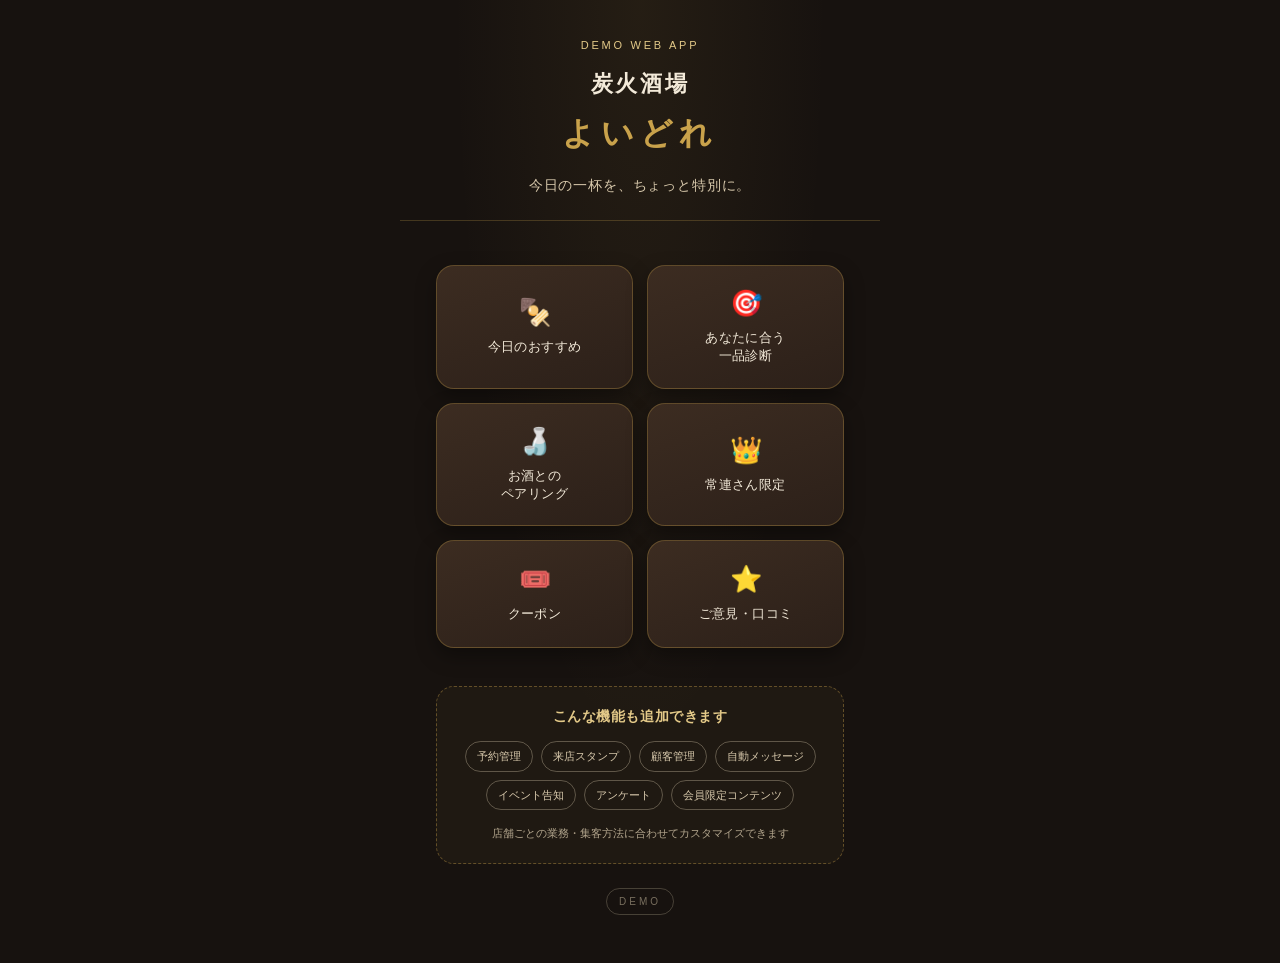
==== index.html @ 00298a9a "炭火酒場よいどれ 営業デモWebアプリを追加 飲食店オーナーにその場で触ってもらう営業デモ用の1ページWebアプリ。 今日のおすすめ・一品診断・ペアリング・常連限定・クーポン・口コミの 6機能をすべて" ====
<!DOCTYPE html>
<html lang="ja">
<head>
<meta charset="UTF-8">
<meta name="viewport" content="width=device-width, initial-scale=1.0, maximum-scale=1.0">
<title>炭火酒場 よいどれ</title>
<link rel="stylesheet" href="style.css">
</head>
<body>

<div class="app">

  <!-- ヘッダー -->
  <header class="header">
    <p class="header-eyebrow">DEMO WEB APP</p>
    <h1 class="shop-name">炭火酒場<br><span>よいどれ</span></h1>
    <p class="catch">今日の一杯を、ちょっと特別に。</p>
  </header>

  <!-- ================= ホーム画面 ================= -->
  <main id="screen-home" class="screen active">
    <nav class="menu-grid">
      <button class="menu-card" data-target="screen-osusume">
        <span class="menu-icon">🍢</span>
        <span class="menu-label">今日のおすすめ</span>
      </button>
      <button class="menu-card" data-target="screen-shindan">
        <span class="menu-icon">🎯</span>
        <span class="menu-label">あなたに合う<br>一品診断</span>
      </button>
      <button class="menu-card" data-target="screen-pairing">
        <span class="menu-icon">🍶</span>
        <span class="menu-label">お酒との<br>ペアリング</span>
      </button>
      <button class="menu-card" data-target="screen-joren">
        <span class="menu-icon">👑</span>
        <span class="menu-label">常連さん限定</span>
      </button>
      <button class="menu-card" data-target="screen-coupon">
        <span class="menu-icon">🎟️</span>
        <span class="menu-label">クーポン</span>
      </button>
      <button class="menu-card" data-target="screen-review">
        <span class="menu-icon">⭐</span>
        <span class="menu-label">ご意見・口コミ</span>
      </button>
    </nav>

    <!-- 営業用カスタマイズ紹介エリア -->
    <section class="custom-area">
      <h2 class="custom-title">こんな機能も追加できます</h2>
      <div class="chip-list">
        <span class="chip">予約管理</span>
        <span class="chip">来店スタンプ</span>
        <span class="chip">顧客管理</span>
        <span class="chip">自動メッセージ</span>
        <span class="chip">イベント告知</span>
        <span class="chip">アンケート</span>
        <span class="chip">会員限定コンテンツ</span>
      </div>
      <p class="custom-note">店舗ごとの業務・集客方法に合わせてカスタマイズできます</p>
    </section>

    <footer class="footer">
      <p class="demo-badge">DEMO</p>
    </footer>
  </main>

  <!-- ================= 1. 今日のおすすめ ================= -->
  <section id="screen-osusume" class="screen">
    <div class="screen-header">
      <button class="back-btn" data-target="screen-home">← 戻る</button>
      <h2 class="screen-title">今日のおすすめ</h2>
    </div>
    <div class="card-list" id="osusume-list"></div>
  </section>

  <!-- ================= 2. 一品診断 ================= -->
  <section id="screen-shindan" class="screen">
    <div class="screen-header">
      <button class="back-btn" data-target="screen-home">← 戻る</button>
      <h2 class="screen-title">あなたに合う一品診断</h2>
    </div>

    <div class="progress-dots" id="shindan-progress">
      <span class="dot active"></span>
      <span class="dot"></span>
      <span class="dot"></span>
    </div>

    <div id="shindan-question" class="shindan-question"></div>

    <div id="shindan-result" class="shindan-result" hidden></div>
  </section>

  <!-- ================= 3. ペアリング ================= -->
  <section id="screen-pairing" class="screen">
    <div class="screen-header">
      <button class="back-btn" data-target="screen-home">← 戻る</button>
      <h2 class="screen-title">お酒とのペアリング</h2>
    </div>
    <p class="section-lead">食べたい料理を選んでください</p>
    <div class="pairing-buttons" id="pairing-buttons"></div>
    <div class="pairing-result" id="pairing-result" hidden></div>
  </section>

  <!-- ================= 4. 常連さん限定 ================= -->
  <section id="screen-joren" class="screen">
    <div class="screen-header">
      <button class="back-btn" data-target="screen-home">← 戻る</button>
      <h2 class="screen-title">常連さん限定</h2>
    </div>
    <p class="joren-badge">🔒 常連さん限定 裏メニュー</p>
    <div class="card-list" id="joren-list"></div>
    <p class="line-note">こうした限定情報をLINE登録者だけに配信することもできます</p>
  </section>

  <!-- ================= 5. クーポン ================= -->
  <section id="screen-coupon" class="screen">
    <div class="screen-header">
      <button class="back-btn" data-target="screen-home">← 戻る</button>
      <h2 class="screen-title">クーポン</h2>
    </div>
    <div class="coupon-card" id="coupon-card">
      <p class="coupon-icon">🎟️</p>
      <p class="coupon-text" id="coupon-text"></p>
      <button class="primary-btn" id="coupon-get-btn">クーポンを使う</button>
    </div>
    <div class="coupon-done" id="coupon-done" hidden>
      <p class="coupon-done-icon">✅</p>
      <p class="coupon-done-text">クーポンを獲得しました！</p>
      <p class="coupon-done-sub">この画面をスタッフにご提示ください</p>
    </div>
  </section>

  <!-- ================= 6. 口コミ ================= -->
  <section id="screen-review" class="screen">
    <div class="screen-header">
      <button class="back-btn" data-target="screen-home">← 戻る</button>
      <h2 class="screen-title">ご意見・口コミ</h2>
    </div>
    <p class="section-lead">本日のご満足度を教えてください</p>
    <div class="star-select" id="star-select">
      <span class="star" data-value="1">★</span>
      <span class="star" data-value="2">★</span>
      <span class="star" data-value="3">★</span>
      <span class="star" data-value="4">★</span>
      <span class="star" data-value="5">★</span>
    </div>
    <div class="review-result" id="review-result" hidden></div>
  </section>

</div>

<script src="script.js"></script>
</body>
</html>
---- style.css ----
/* =========================================================
   炭火酒場 よいどれ - 営業デモ用 スタイル
   黒 / 濃い茶 / 生成り / 金 のシックな居酒屋テイスト
   ========================================================= */

:root {
  --color-black: #17120f;
  --color-brown: #2c2019;
  --color-brown-light: #3c2c21;
  --color-cream: #f3ead9;
  --color-cream-dim: #d8c9ac;
  --color-gold: #c9a24b;
  --color-gold-soft: #e3c988;
  --radius-lg: 18px;
  --radius-md: 12px;
  --shadow-soft: 0 8px 20px rgba(0, 0, 0, 0.35);
}

* {
  box-sizing: border-box;
}

html, body {
  margin: 0;
  padding: 0;
}

body {
  background: var(--color-black);
  color: var(--color-cream);
  font-family: "Hiragino Mincho ProN", "Yu Mincho", "Noto Serif JP", "Hiragino Sans", "Yu Gothic", sans-serif;
  -webkit-font-smoothing: antialiased;
  line-height: 1.7;
}

.app {
  max-width: 480px;
  margin: 0 auto;
  min-height: 100vh;
  background:
    radial-gradient(ellipse at top, rgba(201, 162, 75, 0.08), transparent 55%),
    var(--color-black);
  position: relative;
  overflow-x: hidden;
}

/* ---------- ヘッダー ---------- */
.header {
  text-align: center;
  padding: 36px 20px 22px;
  border-bottom: 1px solid rgba(201, 162, 75, 0.25);
}

.header-eyebrow {
  margin: 0 0 10px;
  font-size: 11px;
  letter-spacing: 0.25em;
  color: var(--color-gold-soft);
  font-family: "Hiragino Sans", "Yu Gothic", sans-serif;
}

.shop-name {
  margin: 0;
  font-size: 22px;
  font-weight: 600;
  letter-spacing: 0.12em;
  color: var(--color-cream);
}

.shop-name span {
  display: inline-block;
  font-size: 32px;
  color: var(--color-gold);
  margin-top: 4px;
  letter-spacing: 0.18em;
}

.catch {
  margin: 14px 0 0;
  font-size: 14px;
  color: var(--color-cream-dim);
  letter-spacing: 0.06em;
}

/* ---------- 画面切り替え ---------- */
.screen {
  display: none;
  padding: 22px 18px 40px;
  animation: fade-in 0.25s ease;
}

.screen.active {
  display: block;
}

@keyframes fade-in {
  from { opacity: 0; transform: translateY(6px); }
  to { opacity: 1; transform: translateY(0); }
}

.screen-header {
  display: flex;
  align-items: center;
  gap: 12px;
  margin-bottom: 20px;
}

.back-btn {
  background: transparent;
  border: 1px solid rgba(201, 162, 75, 0.4);
  color: var(--color-gold-soft);
  border-radius: 999px;
  padding: 8px 14px;
  font-size: 13px;
  font-family: inherit;
}

.screen-title {
  margin: 0;
  font-size: 18px;
  color: var(--color-cream);
  letter-spacing: 0.05em;
}

.section-lead {
  color: var(--color-cream-dim);
  font-size: 14px;
  margin: 0 0 16px;
}

/* ---------- ホーム: メニューグリッド ---------- */
.menu-grid {
  display: grid;
  grid-template-columns: 1fr 1fr;
  gap: 14px;
  padding: 22px 18px 8px;
}

.menu-card {
  background: linear-gradient(160deg, var(--color-brown-light), var(--color-brown));
  border: 1px solid rgba(201, 162, 75, 0.3);
  border-radius: var(--radius-lg);
  color: var(--color-cream);
  padding: 22px 10px;
  display: flex;
  flex-direction: column;
  align-items: center;
  gap: 10px;
  font-family: inherit;
  box-shadow: var(--shadow-soft);
  min-height: 108px;
  justify-content: center;
}

.menu-card:active {
  transform: scale(0.97);
}

.menu-icon {
  font-size: 26px;
}

.menu-label {
  font-size: 13px;
  letter-spacing: 0.03em;
  line-height: 1.4;
}

/* ---------- カスタマイズ紹介エリア ---------- */
.custom-area {
  margin: 30px 18px 0;
  padding: 18px 16px 20px;
  border: 1px dashed rgba(201, 162, 75, 0.4);
  border-radius: var(--radius-lg);
  background: rgba(201, 162, 75, 0.05);
}

.custom-title {
  margin: 0 0 12px;
  font-size: 14px;
  color: var(--color-gold-soft);
  text-align: center;
  letter-spacing: 0.04em;
}

.chip-list {
  display: flex;
  flex-wrap: wrap;
  gap: 8px;
  justify-content: center;
}

.chip {
  font-size: 11px;
  color: var(--color-cream-dim);
  border: 1px solid rgba(216, 201, 172, 0.35);
  border-radius: 999px;
  padding: 5px 11px;
  font-family: "Hiragino Sans", "Yu Gothic", sans-serif;
}

.custom-note {
  margin: 14px 0 0;
  font-size: 11px;
  color: var(--color-cream-dim);
  text-align: center;
  opacity: 0.8;
}

/* ---------- フッター ---------- */
.footer {
  text-align: center;
  padding: 22px 0 8px;
}

.demo-badge {
  display: inline-block;
  font-size: 10px;
  letter-spacing: 0.3em;
  color: rgba(216, 201, 172, 0.5);
  border: 1px solid rgba(216, 201, 172, 0.25);
  border-radius: 999px;
  padding: 4px 12px;
  margin: 0;
}

/* ---------- カード共通 (おすすめ / 常連限定) ---------- */
.card-list {
  display: flex;
  flex-direction: column;
  gap: 12px;
}

.dish-card {
  background: linear-gradient(160deg, var(--color-brown-light), var(--color-brown));
  border: 1px solid rgba(201, 162, 75, 0.25);
  border-radius: var(--radius-md);
  padding: 16px 16px;
  box-shadow: var(--shadow-soft);
}

.dish-name-row {
  display: flex;
  justify-content: space-between;
  align-items: baseline;
  gap: 10px;
}

.dish-name {
  font-size: 16px;
  font-weight: 600;
  color: var(--color-cream);
}

.dish-price {
  font-size: 14px;
  color: var(--color-gold-soft);
  white-space: nowrap;
}

.dish-desc {
  margin: 8px 0 0;
  font-size: 13px;
  color: var(--color-cream-dim);
}

.joren-badge {
  display: inline-block;
  font-size: 12px;
  color: var(--color-gold);
  border: 1px solid rgba(201, 162, 75, 0.5);
  border-radius: 999px;
  padding: 6px 14px;
  margin-bottom: 16px;
}

.line-note {
  margin-top: 20px;
  font-size: 11px;
  color: var(--color-cream-dim);
  opacity: 0.75;
  text-align: center;
}

/* ---------- 診断 ---------- */
.progress-dots {
  display: flex;
  justify-content: center;
  gap: 8px;
  margin-bottom: 22px;
}

.dot {
  width: 8px;
  height: 8px;
  border-radius: 50%;
  background: rgba(216, 201, 172, 0.25);
}

.dot.active {
  background: var(--color-gold);
}

.shindan-question {
  text-align: center;
}

.q-text {
  font-size: 16px;
  color: var(--color-cream);
  margin-bottom: 20px;
}

.q-options {
  display: flex;
  flex-direction: column;
  gap: 12px;
}

.option-btn {
  background: var(--color-brown-light);
  border: 1px solid rgba(201, 162, 75, 0.3);
  color: var(--color-cream);
  border-radius: var(--radius-md);
  padding: 16px;
  font-size: 15px;
  font-family: inherit;
  text-align: left;
}

.option-btn:active {
  border-color: var(--color-gold);
  background: var(--color-brown);
}

.shindan-result {
  text-align: center;
  animation: fade-in 0.3s ease;
}

.result-label {
  font-size: 12px;
  color: var(--color-cream-dim);
  letter-spacing: 0.1em;
}

.result-combo {
  font-size: 20px;
  color: var(--color-gold);
  margin: 10px 0 18px;
  line-height: 1.6;
}

.result-stars {
  font-size: 20px;
  color: var(--color-gold);
  letter-spacing: 4px;
  margin-bottom: 10px;
}

.result-comment {
  font-size: 13px;
  color: var(--color-cream-dim);
  margin-bottom: 24px;
}

.retry-btn {
  background: transparent;
  border: 1px solid rgba(201, 162, 75, 0.4);
  color: var(--color-gold-soft);
  border-radius: 999px;
  padding: 10px 20px;
  font-size: 13px;
  font-family: inherit;
}

/* ---------- ペアリング ---------- */
.pairing-buttons {
  display: grid;
  grid-template-columns: 1fr 1fr;
  gap: 10px;
  margin-bottom: 20px;
}

.pairing-btn {
  background: var(--color-brown-light);
  border: 1px solid rgba(201, 162, 75, 0.3);
  color: var(--color-cream);
  border-radius: var(--radius-md);
  padding: 14px 8px;
  font-size: 14px;
  font-family: inherit;
}

.pairing-btn.selected {
  border-color: var(--color-gold);
  background: var(--color-brown);
  color: var(--color-gold-soft);
}

.pairing-result {
  background: linear-gradient(160deg, var(--color-brown-light), var(--color-brown));
  border: 1px solid rgba(201, 162, 75, 0.3);
  border-radius: var(--radius-md);
  padding: 18px;
  text-align: center;
  animation: fade-in 0.3s ease;
}

.pairing-arrow {
  color: var(--color-gold-soft);
  font-size: 13px;
  margin: 6px 0;
}

.pairing-drink {
  font-size: 18px;
  color: var(--color-gold);
  margin: 4px 0 8px;
}

.pairing-note {
  font-size: 12px;
  color: var(--color-cream-dim);
}

/* ---------- クーポン ---------- */
.coupon-card {
  text-align: center;
  border: 1.5px dashed var(--color-gold);
  border-radius: var(--radius-lg);
  padding: 30px 18px;
  background: rgba(201, 162, 75, 0.06);
}

.coupon-icon {
  font-size: 32px;
  margin: 0 0 10px;
}

.coupon-text {
  font-size: 16px;
  color: var(--color-cream);
  line-height: 1.7;
  margin: 0 0 22px;
}

.primary-btn {
  background: var(--color-gold);
  color: var(--color-black);
  border: none;
  border-radius: 999px;
  padding: 14px 30px;
  font-size: 15px;
  font-weight: 600;
  font-family: inherit;
  width: 100%;
}

.primary-btn:active {
  opacity: 0.85;
}

.coupon-done {
  text-align: center;
  padding: 30px 18px;
  animation: fade-in 0.3s ease;
}

.coupon-done-icon {
  font-size: 34px;
  margin: 0 0 8px;
}

.coupon-done-text {
  font-size: 18px;
  color: var(--color-gold);
  margin: 0 0 6px;
}

.coupon-done-sub {
  font-size: 12px;
  color: var(--color-cream-dim);
}

/* ---------- 口コミ ---------- */
.star-select {
  display: flex;
  justify-content: center;
  gap: 10px;
  font-size: 34px;
  margin: 10px 0 26px;
}

.star {
  color: rgba(216, 201, 172, 0.3);
  cursor: pointer;
  transition: color 0.15s ease, transform 0.15s ease;
}

.star.filled {
  color: var(--color-gold);
  transform: scale(1.08);
}

.review-result {
  text-align: center;
  animation: fade-in 0.3s ease;
}

.review-message {
  font-size: 14px;
  color: var(--color-cream);
  margin-bottom: 18px;
  line-height: 1.8;
}

.review-link-btn {
  display: inline-block;
  background: var(--color-gold);
  color: var(--color-black);
  border-radius: 999px;
  padding: 12px 26px;
  font-size: 14px;
  font-weight: 600;
  text-decoration: none;
  margin-bottom: 16px;
}

.review-sales-note {
  font-size: 11px;
  color: var(--color-cream-dim);
  opacity: 0.75;
  margin-top: 14px;
}
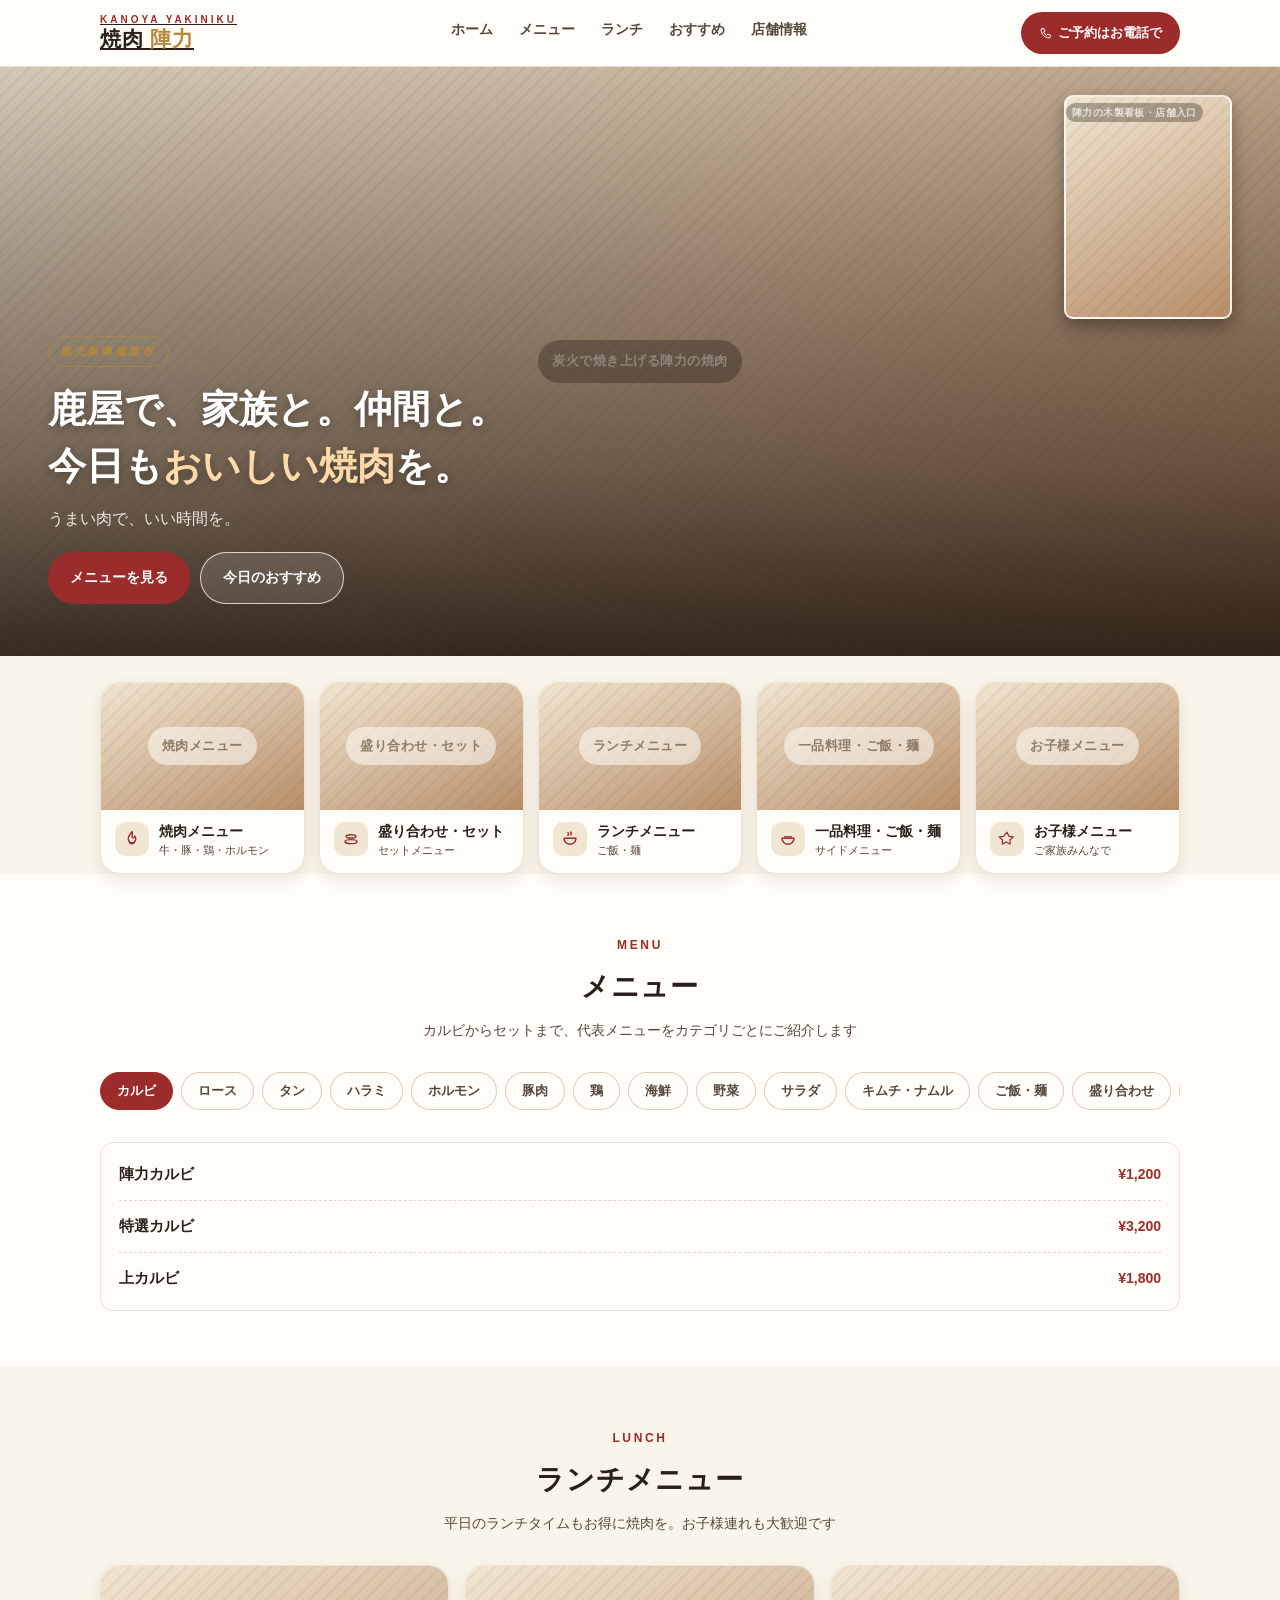
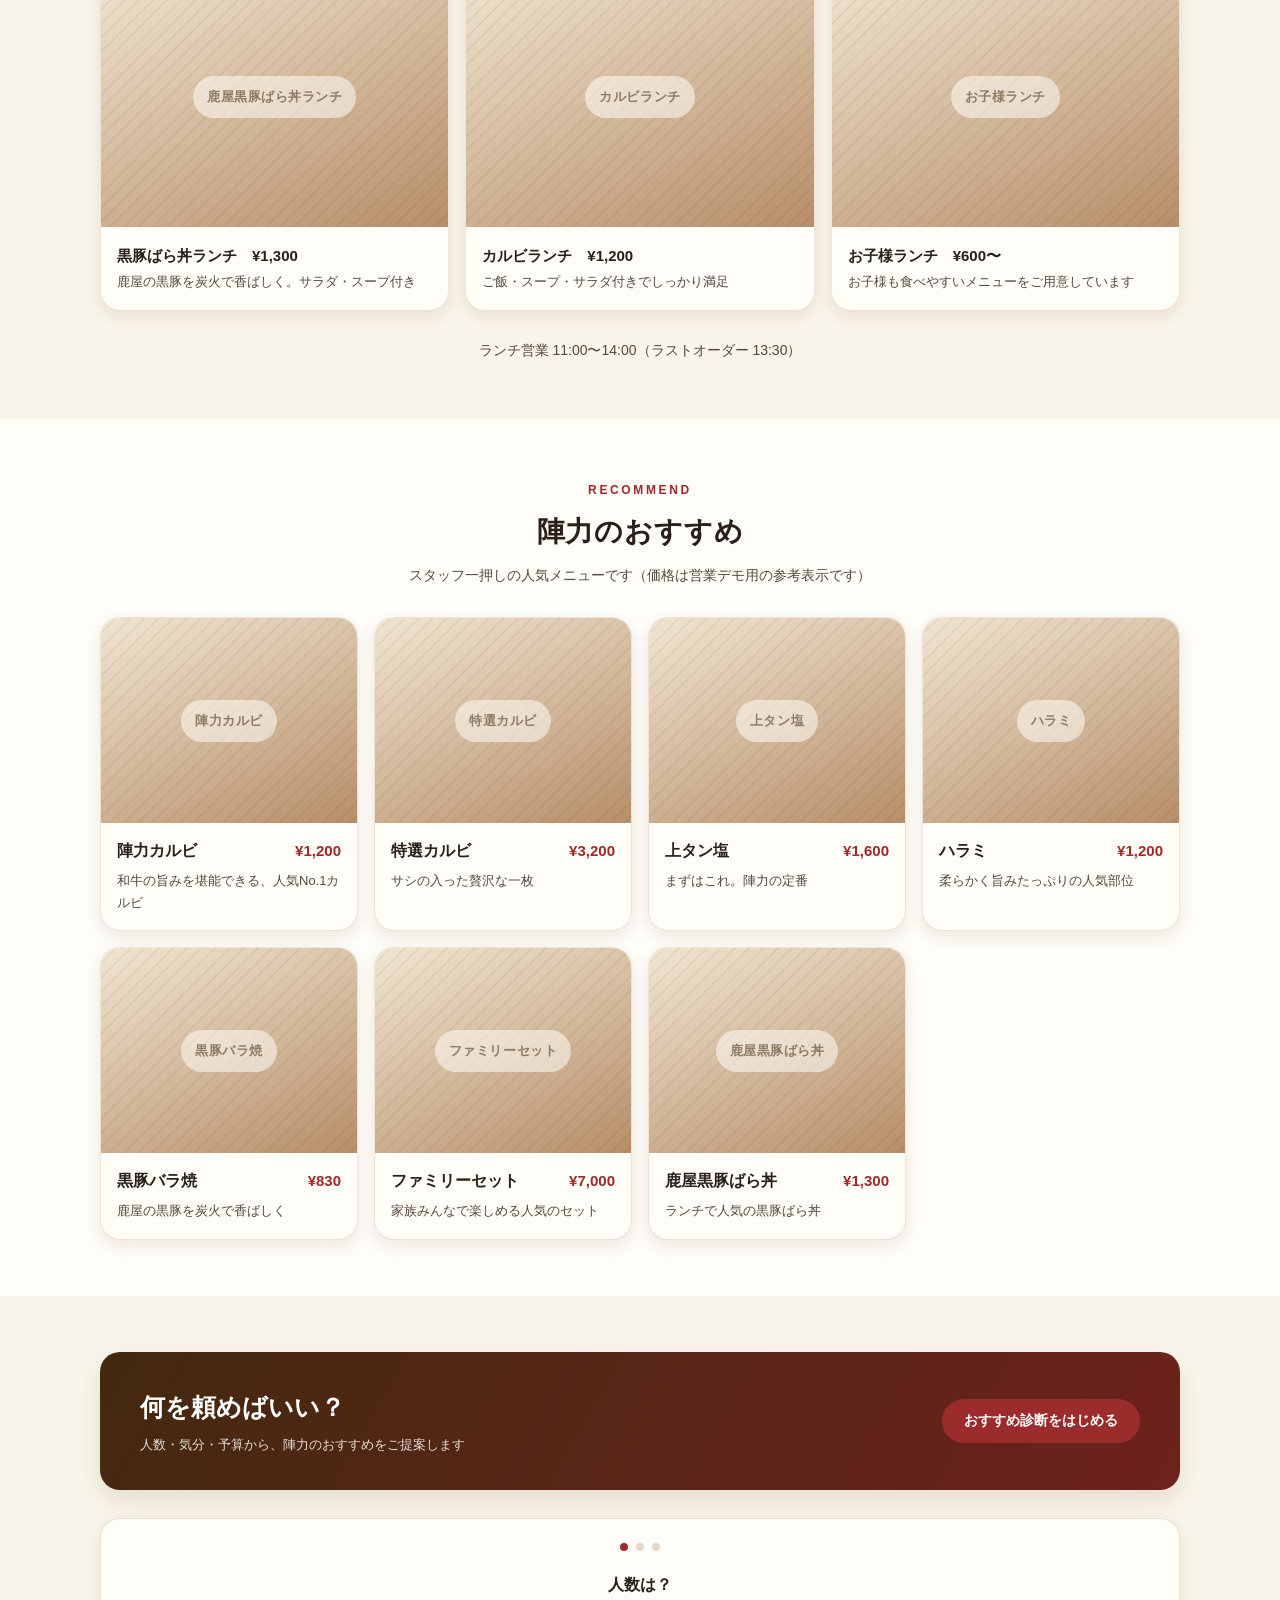
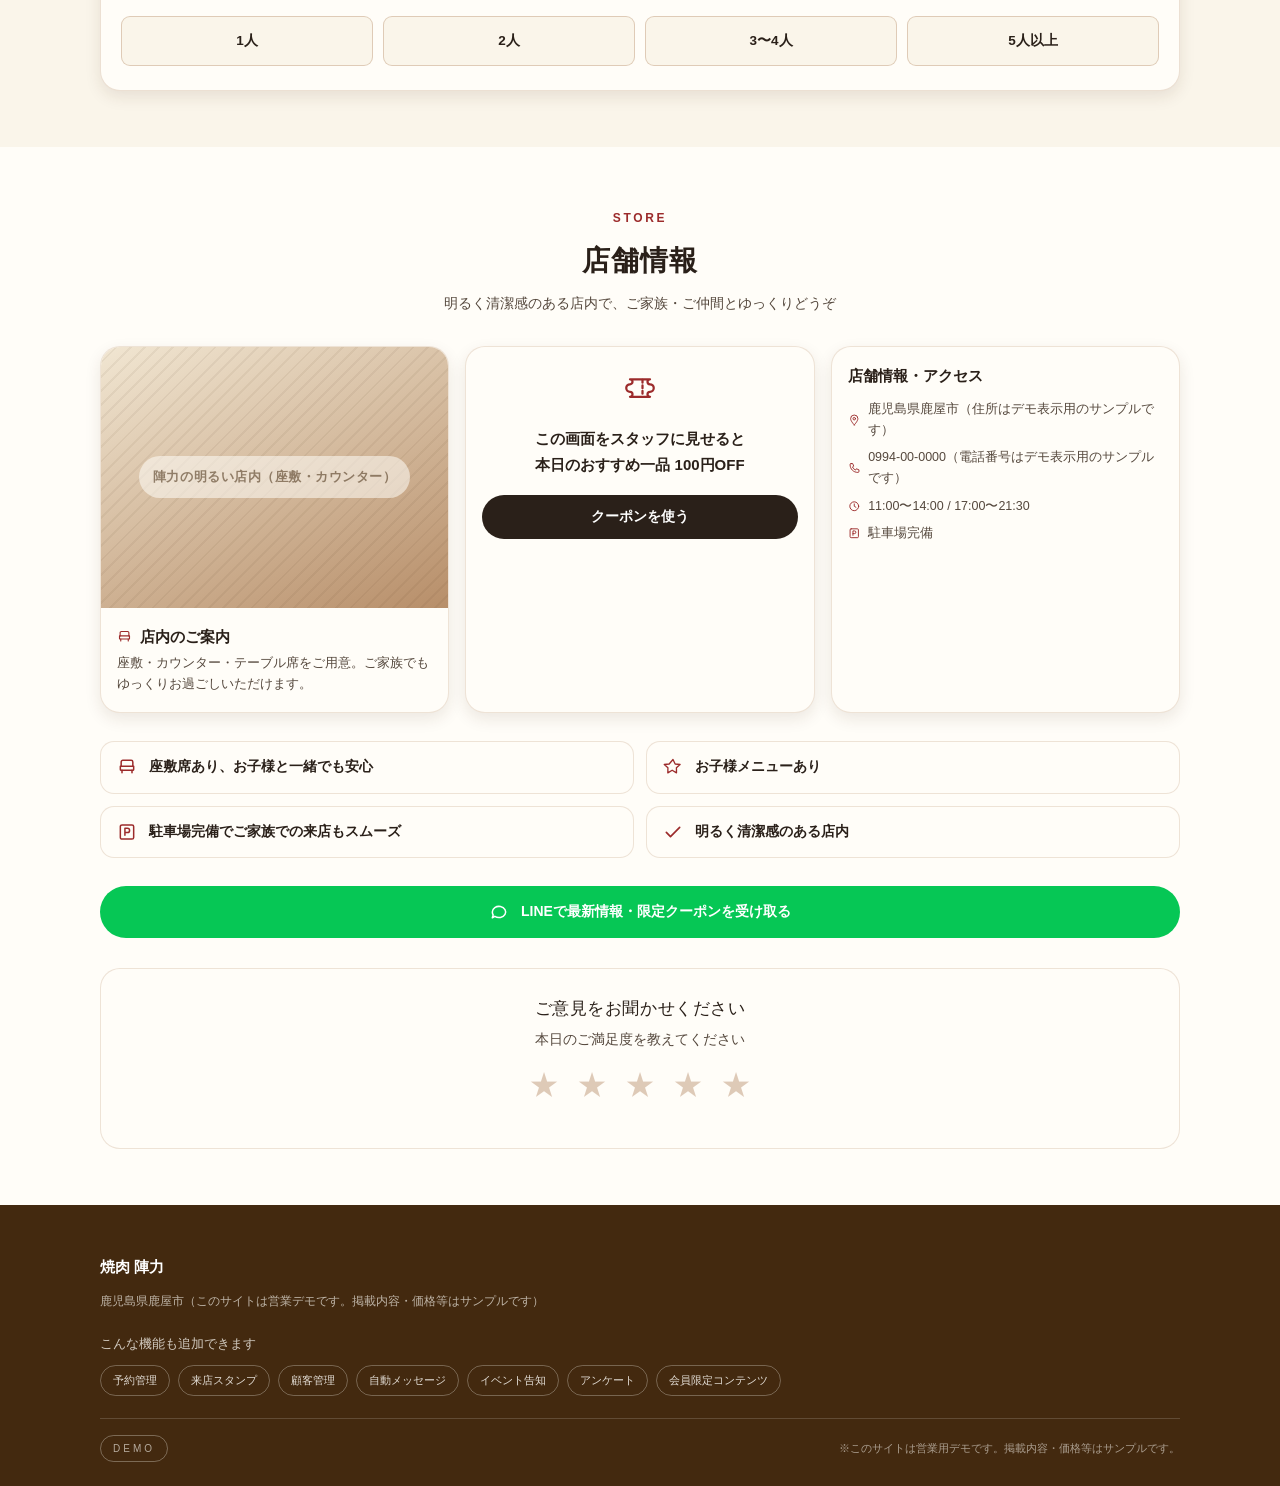
==== commit ec12ff9a: "焼肉 陣力（鹿屋市）向けに営業デモサイトを全面改修 炭火酒場よいどれの汎用居酒屋デモから、実店舗「焼肉 陣力」をベースにした サイトへ作り替え。白・生成り・木目＋黒・えんじのアクセントで明るく清潔感 " ====
--- a/index.html
+++ b/index.html
@@ -2,155 +2,341 @@
 <html lang="ja">
 <head>
 <meta charset="UTF-8">
-<meta name="viewport" content="width=device-width, initial-scale=1.0, maximum-scale=1.0">
-<title>炭火酒場 よいどれ</title>
+<meta name="viewport" content="width=device-width, initial-scale=1.0">
+<title>焼肉 陣力 | 鹿児島県鹿屋市</title>
 <link rel="stylesheet" href="style.css">
 </head>
 <body>
 
-<div class="app">
-
-  <!-- ヘッダー -->
-  <header class="header">
-    <p class="header-eyebrow">DEMO WEB APP</p>
-    <h1 class="shop-name">炭火酒場<br><span>よいどれ</span></h1>
-    <p class="catch">今日の一杯を、ちょっと特別に。</p>
-  </header>
-
-  <!-- ================= ホーム画面 ================= -->
-  <main id="screen-home" class="screen active">
-    <nav class="menu-grid">
-      <button class="menu-card" data-target="screen-osusume">
-        <span class="menu-icon">🍢</span>
-        <span class="menu-label">今日のおすすめ</span>
-      </button>
-      <button class="menu-card" data-target="screen-shindan">
-        <span class="menu-icon">🎯</span>
-        <span class="menu-label">あなたに合う<br>一品診断</span>
-      </button>
-      <button class="menu-card" data-target="screen-pairing">
-        <span class="menu-icon">🍶</span>
-        <span class="menu-label">お酒との<br>ペアリング</span>
-      </button>
-      <button class="menu-card" data-target="screen-joren">
-        <span class="menu-icon">👑</span>
-        <span class="menu-label">常連さん限定</span>
-      </button>
-      <button class="menu-card" data-target="screen-coupon">
-        <span class="menu-icon">🎟️</span>
-        <span class="menu-label">クーポン</span>
-      </button>
-      <button class="menu-card" data-target="screen-review">
-        <span class="menu-icon">⭐</span>
-        <span class="menu-label">ご意見・口コミ</span>
-      </button>
+<!-- アイコン定義 (共通SVGスプライト) -->
+<svg width="0" height="0" style="position:absolute" aria-hidden="true">
+  <defs>
+    <symbol id="icon-flame" viewBox="0 0 24 24" stroke="currentColor" stroke-width="1.8" stroke-linecap="round" stroke-linejoin="round" fill="none">
+      <path d="M12 2c-1.5 3-5 5-5 10a5 5 0 0 0 10 0c0-1.8-.6-3-1.5-4 .2 1.6-.7 2.5-1.7 2.5-1.2 0-2-1-1.6-2.4C12.7 6 12.6 4 12 2z"/>
+      <path d="M8.5 15a3.5 3.5 0 0 0 7 0"/>
+    </symbol>
+    <symbol id="icon-plates" viewBox="0 0 24 24" stroke="currentColor" stroke-width="1.8" stroke-linecap="round" stroke-linejoin="round" fill="none">
+      <ellipse cx="12" cy="8.5" rx="6.5" ry="2.2"/>
+      <ellipse cx="12" cy="15.5" rx="8" ry="2.6"/>
+    </symbol>
+    <symbol id="icon-bowl" viewBox="0 0 24 24" stroke="currentColor" stroke-width="1.8" stroke-linecap="round" stroke-linejoin="round" fill="none">
+      <path d="M4 11h16a8 8 0 0 1-16 0z"/>
+      <path d="M9.2 3.2c0 .9.9 1.1.9 2s-.9 1.1-.9 2"/>
+      <path d="M13 2.7c0 .9.9 1.1.9 2s-.9 1.1-.9 2"/>
+    </symbol>
+    <symbol id="icon-noodle" viewBox="0 0 24 24" stroke="currentColor" stroke-width="1.8" stroke-linecap="round" stroke-linejoin="round" fill="none">
+      <path d="M4 11h16a8 8 0 0 1-16 0z"/>
+      <path d="M7.5 9c1 1 2-1 3 0s2-1 3 0 2-1 3 0"/>
+    </symbol>
+    <symbol id="icon-kids" viewBox="0 0 24 24" stroke="currentColor" stroke-width="1.6" stroke-linecap="round" stroke-linejoin="round" fill="none">
+      <path d="M12 3l2.6 5.4 5.9.6-4.4 4 .1 6-5.2-3.1-5.2 3.1.1-6-4.4-4 5.9-.6z"/>
+    </symbol>
+    <symbol id="icon-pin" viewBox="0 0 24 24" stroke="currentColor" stroke-width="1.8" stroke-linecap="round" stroke-linejoin="round" fill="none">
+      <path d="M12 21s7-7.5 7-12a7 7 0 1 0-14 0c0 4.5 7 12 7 12z"/>
+      <circle cx="12" cy="9" r="2.4"/>
+    </symbol>
+    <symbol id="icon-clock" viewBox="0 0 24 24" stroke="currentColor" stroke-width="1.8" stroke-linecap="round" stroke-linejoin="round" fill="none">
+      <circle cx="12" cy="12" r="8.5"/>
+      <path d="M12 7.5V12l3.2 2"/>
+    </symbol>
+    <symbol id="icon-phone" viewBox="0 0 24 24" stroke="currentColor" stroke-width="1.8" stroke-linecap="round" stroke-linejoin="round" fill="none">
+      <path d="M6 3h3l2 5-2.5 1.5a12 12 0 0 0 6 6L16 13l5 2v3a2 2 0 0 1-2 2C10.5 20 4 13.5 4 5a2 2 0 0 1 2-2z"/>
+    </symbol>
+    <symbol id="icon-ticket" viewBox="0 0 24 24" stroke="currentColor" stroke-width="1.8" stroke-linecap="round" stroke-linejoin="round" fill="none">
+      <path d="M4 9a2 2 0 0 0 0-4h16a2 2 0 0 0 0 4 2 2 0 0 1 0 6 2 2 0 0 0 0 4H4a2 2 0 0 0 0-4 2 2 0 0 1 0-6z"/>
+      <path d="M14 5.5v13" stroke-dasharray="2.2 2.2"/>
+    </symbol>
+    <symbol id="icon-check" viewBox="0 0 24 24" stroke="currentColor" stroke-width="2" stroke-linecap="round" stroke-linejoin="round" fill="none">
+      <path d="M4 12.5l5 5L20 6.5"/>
+    </symbol>
+    <symbol id="icon-users" viewBox="0 0 24 24" stroke="currentColor" stroke-width="1.8" stroke-linecap="round" stroke-linejoin="round" fill="none">
+      <circle cx="8.5" cy="8" r="3"/>
+      <circle cx="16" cy="9.5" r="2.4"/>
+      <path d="M3 20c0-3 2.5-5 5.5-5s5.5 2 5.5 5"/>
+      <path d="M14.5 20c0-2.2 1.6-4 4-4.3"/>
+    </symbol>
+    <symbol id="icon-seat" viewBox="0 0 24 24" stroke="currentColor" stroke-width="1.8" stroke-linecap="round" stroke-linejoin="round" fill="none">
+      <path d="M5 11V6a2 2 0 0 1 2-2h10a2 2 0 0 1 2 2v5"/>
+      <path d="M4 11h16v4a1 1 0 0 1-1 1H5a1 1 0 0 1-1-1z"/>
+      <path d="M6 16v3M18 16v3"/>
+    </symbol>
+    <symbol id="icon-parking" viewBox="0 0 24 24" stroke="currentColor" stroke-width="1.8" stroke-linecap="round" stroke-linejoin="round" fill="none">
+      <rect x="4" y="3.5" width="16" height="17" rx="2"/>
+      <path d="M9.5 16V7.5h3a2.6 2.6 0 0 1 0 5.2h-3"/>
+    </symbol>
+    <symbol id="icon-line" viewBox="0 0 24 24" stroke="currentColor" stroke-width="1.8" stroke-linecap="round" stroke-linejoin="round" fill="none">
+      <path d="M4 12a8 6.7 0 1 1 3 5.2L4 19l1-3.4A6.6 6.6 0 0 1 4 12z"/>
+    </symbol>
+  </defs>
+</svg>
+
+<!-- ヘッダー -->
+<header class="site-header">
+  <div class="container">
+    <a href="#home" class="brand">
+      <span class="brand-sub">KANOYA YAKINIKU</span>
+      <span class="brand-name">焼肉 <span>陣力</span></span>
+    </a>
+    <nav class="nav-desktop">
+      <a href="#home">ホーム</a>
+      <a href="#menu">メニュー</a>
+      <a href="#lunch">ランチ</a>
+      <a href="#recommend">おすすめ</a>
+      <a href="#store">店舗情報</a>
     </nav>
-
-    <!-- 営業用カスタマイズ紹介エリア -->
-    <section class="custom-area">
-      <h2 class="custom-title">こんな機能も追加できます</h2>
-      <div class="chip-list">
-        <span class="chip">予約管理</span>
-        <span class="chip">来店スタンプ</span>
-        <span class="chip">顧客管理</span>
-        <span class="chip">自動メッセージ</span>
-        <span class="chip">イベント告知</span>
-        <span class="chip">アンケート</span>
-        <span class="chip">会員限定コンテンツ</span>
-      </div>
-      <p class="custom-note">店舗ごとの業務・集客方法に合わせてカスタマイズできます</p>
-    </section>
-
-    <footer class="footer">
-      <p class="demo-badge">DEMO</p>
-    </footer>
-  </main>
-
-  <!-- ================= 1. 今日のおすすめ ================= -->
-  <section id="screen-osusume" class="screen">
-    <div class="screen-header">
-      <button class="back-btn" data-target="screen-home">← 戻る</button>
-      <h2 class="screen-title">今日のおすすめ</h2>
-    </div>
-    <div class="card-list" id="osusume-list"></div>
-  </section>
-
-  <!-- ================= 2. 一品診断 ================= -->
-  <section id="screen-shindan" class="screen">
-    <div class="screen-header">
-      <button class="back-btn" data-target="screen-home">← 戻る</button>
-      <h2 class="screen-title">あなたに合う一品診断</h2>
-    </div>
-
-    <div class="progress-dots" id="shindan-progress">
-      <span class="dot active"></span>
-      <span class="dot"></span>
-      <span class="dot"></span>
-    </div>
-
-    <div id="shindan-question" class="shindan-question"></div>
-
-    <div id="shindan-result" class="shindan-result" hidden></div>
-  </section>
-
-  <!-- ================= 3. ペアリング ================= -->
-  <section id="screen-pairing" class="screen">
-    <div class="screen-header">
-      <button class="back-btn" data-target="screen-home">← 戻る</button>
-      <h2 class="screen-title">お酒とのペアリング</h2>
-    </div>
-    <p class="section-lead">食べたい料理を選んでください</p>
-    <div class="pairing-buttons" id="pairing-buttons"></div>
-    <div class="pairing-result" id="pairing-result" hidden></div>
-  </section>
-
-  <!-- ================= 4. 常連さん限定 ================= -->
-  <section id="screen-joren" class="screen">
-    <div class="screen-header">
-      <button class="back-btn" data-target="screen-home">← 戻る</button>
-      <h2 class="screen-title">常連さん限定</h2>
-    </div>
-    <p class="joren-badge">🔒 常連さん限定 裏メニュー</p>
-    <div class="card-list" id="joren-list"></div>
-    <p class="line-note">こうした限定情報をLINE登録者だけに配信することもできます</p>
-  </section>
-
-  <!-- ================= 5. クーポン ================= -->
-  <section id="screen-coupon" class="screen">
-    <div class="screen-header">
-      <button class="back-btn" data-target="screen-home">← 戻る</button>
-      <h2 class="screen-title">クーポン</h2>
-    </div>
-    <div class="coupon-card" id="coupon-card">
-      <p class="coupon-icon">🎟️</p>
-      <p class="coupon-text" id="coupon-text"></p>
-      <button class="primary-btn" id="coupon-get-btn">クーポンを使う</button>
-    </div>
-    <div class="coupon-done" id="coupon-done" hidden>
-      <p class="coupon-done-icon">✅</p>
-      <p class="coupon-done-text">クーポンを獲得しました！</p>
-      <p class="coupon-done-sub">この画面をスタッフにご提示ください</p>
-    </div>
-  </section>
-
-  <!-- ================= 6. 口コミ ================= -->
-  <section id="screen-review" class="screen">
-    <div class="screen-header">
-      <button class="back-btn" data-target="screen-home">← 戻る</button>
-      <h2 class="screen-title">ご意見・口コミ</h2>
-    </div>
-    <p class="section-lead">本日のご満足度を教えてください</p>
-    <div class="star-select" id="star-select">
-      <span class="star" data-value="1">★</span>
-      <span class="star" data-value="2">★</span>
-      <span class="star" data-value="3">★</span>
-      <span class="star" data-value="4">★</span>
-      <span class="star" data-value="5">★</span>
-    </div>
-    <div class="review-result" id="review-result" hidden></div>
-  </section>
-
-</div>
+    <a class="header-cta" href="tel:0994000000">
+      <svg class="icon" aria-hidden="true"><use href="#icon-phone"></use></svg>
+      ご予約はお電話で
+    </a>
+    <button class="nav-toggle" id="nav-toggle" aria-label="メニューを開く">
+      <svg viewBox="0 0 24 24" width="20" height="20" stroke="currentColor" stroke-width="2" stroke-linecap="round" fill="none"><path d="M4 6h16M4 12h16M4 18h16"/></svg>
+    </button>
+  </div>
+  <nav class="nav-mobile" id="nav-mobile">
+    <a href="#home">ホーム</a>
+    <a href="#menu">メニュー</a>
+    <a href="#lunch">ランチ</a>
+    <a href="#recommend">おすすめ</a>
+    <a href="#store">店舗情報</a>
+    <a class="btn btn-primary header-cta" href="tel:0994000000">
+      <svg class="icon" aria-hidden="true"><use href="#icon-phone"></use></svg>
+      ご予約はお電話で
+    </a>
+  </nav>
+</header>
+
+<main>
+
+  <!-- ================= ホーム / ヒーロー ================= -->
+  <section id="home">
+    <div class="hero">
+      <div class="photo" data-caption="炭火で焼き上げる陣力の焼肉">
+        <img src="assets/images/hero-yakiniku.jpg" alt="網の上で焼く陣力の焼肉" onerror="this.remove()">
+      </div>
+      <div class="hero-scrim"></div>
+      <div class="hero-inset photo" data-caption="陣力の木製看板・店舗入口">
+        <img src="assets/images/jinriki-sign.jpg" alt="陣力の木製看板・店舗入口" onerror="this.remove()">
+      </div>
+      <div class="hero-content">
+        <span class="hero-badge">鹿児島県鹿屋市</span>
+        <h1 class="hero-title">鹿屋で、家族と。仲間と。<br>今日も<em>おいしい焼肉</em>を。</h1>
+        <p class="hero-sub">うまい肉で、いい時間を。</p>
+        <div class="hero-actions">
+          <a href="#menu" class="btn btn-primary">メニューを見る</a>
+          <a href="#recommend" class="btn btn-outline">今日のおすすめ</a>
+        </div>
+      </div>
+    </div>
+
+    <div class="container" style="padding-top:26px;">
+      <div class="category-grid" id="category-grid"></div>
+    </div>
+  </section>
+
+  <!-- ================= メニュー詳細 ================= -->
+  <section id="menu" class="section section-paper">
+    <div class="container">
+      <div class="section-head">
+        <span class="section-eyebrow">MENU</span>
+        <h2 class="section-title">メニュー</h2>
+        <p class="section-lead">カルビからセットまで、代表メニューをカテゴリごとにご紹介します</p>
+      </div>
+      <div class="tab-bar" id="tab-bar"></div>
+      <div id="tab-panels"></div>
+    </div>
+  </section>
+
+  <!-- ================= ランチ ================= -->
+  <section id="lunch" class="section section-cream">
+    <div class="container">
+      <div class="section-head">
+        <span class="section-eyebrow">LUNCH</span>
+        <h2 class="section-title">ランチメニュー</h2>
+        <p class="section-lead">平日のランチタイムもお得に焼肉を。お子様連れも大歓迎です</p>
+      </div>
+      <div class="info-card-grid">
+        <div class="info-card">
+          <div class="photo photo--wide" data-caption="鹿屋黒豚ばら丼ランチ">
+            <img src="assets/images/bara-don.jpg" alt="鹿屋黒豚ばら丼ランチ" onerror="this.remove()">
+          </div>
+          <div class="info-card-body">
+            <p class="info-card-title">黒豚ばら丼ランチ　¥1,300</p>
+            <p class="info-card-desc">鹿屋の黒豚を炭火で香ばしく。サラダ・スープ付き</p>
+          </div>
+        </div>
+        <div class="info-card">
+          <div class="photo photo--wide" data-caption="カルビランチ">
+            <img src="assets/images/karubi.jpg" alt="カルビランチ" onerror="this.remove()">
+          </div>
+          <div class="info-card-body">
+            <p class="info-card-title">カルビランチ　¥1,200</p>
+            <p class="info-card-desc">ご飯・スープ・サラダ付きでしっかり満足</p>
+          </div>
+        </div>
+        <div class="info-card">
+          <div class="photo photo--wide" data-caption="お子様ランチ">
+            <img src="assets/images/kids-menu.jpg" alt="お子様ランチ" onerror="this.remove()">
+          </div>
+          <div class="info-card-body">
+            <p class="info-card-title">お子様ランチ　¥600〜</p>
+            <p class="info-card-desc">お子様も食べやすいメニューをご用意しています</p>
+          </div>
+        </div>
+      </div>
+      <p class="section-lead" style="text-align:center; margin-top:6px;">
+        ランチ営業 11:00〜14:00（ラストオーダー 13:30）
+      </p>
+    </div>
+  </section>
+
+  <!-- ================= おすすめ ================= -->
+  <section id="recommend" class="section section-paper">
+    <div class="container">
+      <div class="section-head">
+        <span class="section-eyebrow">RECOMMEND</span>
+        <h2 class="section-title">陣力のおすすめ</h2>
+        <p class="section-lead">スタッフ一押しの人気メニューです（価格は営業デモ用の参考表示です）</p>
+      </div>
+      <div class="dish-grid" id="recommend-grid"></div>
+    </div>
+  </section>
+
+  <!-- ================= 何を頼めばいい？ 診断 ================= -->
+  <section id="diagnosis" class="section section-cream">
+    <div class="container">
+      <div class="diagnosis-banner">
+        <div>
+          <p class="diagnosis-banner-title">何を頼めばいい？</p>
+          <p class="diagnosis-banner-sub">人数・気分・予算から、陣力のおすすめをご提案します</p>
+        </div>
+        <button class="btn btn-primary" id="diag-start-btn">おすすめ診断をはじめる</button>
+      </div>
+
+      <div class="diagnosis-widget" id="diagnosis-widget">
+        <div class="progress-dots" id="diag-progress">
+          <span class="dot active"></span>
+          <span class="dot"></span>
+          <span class="dot"></span>
+        </div>
+        <div id="diag-question"></div>
+        <div id="diag-result" hidden class="diag-result"></div>
+      </div>
+    </div>
+  </section>
+
+  <!-- ================= 店舗情報 ================= -->
+  <section id="store" class="section section-paper">
+    <div class="container">
+      <div class="section-head">
+        <span class="section-eyebrow">STORE</span>
+        <h2 class="section-title">店舗情報</h2>
+        <p class="section-lead">明るく清潔感のある店内で、ご家族・ご仲間とゆっくりどうぞ</p>
+      </div>
+
+      <div class="info-card-grid">
+        <div class="info-card">
+          <div class="photo photo--wide" data-caption="陣力の明るい店内（座敷・カウンター）">
+            <img src="assets/images/interior.jpg" alt="陣力の明るい店内" onerror="this.remove()">
+          </div>
+          <div class="info-card-body">
+            <p class="info-card-title"><svg class="icon" aria-hidden="true"><use href="#icon-seat"></use></svg>店内のご案内</p>
+            <p class="info-card-desc">座敷・カウンター・テーブル席をご用意。ご家族でもゆっくりお過ごしいただけます。</p>
+          </div>
+        </div>
+
+        <div class="info-card">
+          <div class="coupon-card" id="coupon-card" style="border:none; border-radius:0; background:transparent; padding:20px 16px 4px;">
+            <div class="coupon-icon"><svg class="icon" aria-hidden="true"><use href="#icon-ticket"></use></svg></div>
+            <p class="coupon-text" id="coupon-text"></p>
+            <button class="btn btn-dark btn-block" id="coupon-get-btn">クーポンを使う</button>
+          </div>
+          <div class="coupon-done" id="coupon-done" hidden>
+            <p class="coupon-done-text">クーポンを獲得しました！</p>
+            <p class="coupon-done-sub">この画面をスタッフにご提示ください</p>
+          </div>
+        </div>
+
+        <div class="info-card">
+          <div class="info-card-body">
+            <p class="info-card-title">店舗情報・アクセス</p>
+            <ul class="info-list">
+              <li><svg class="icon" aria-hidden="true"><use href="#icon-pin"></use></svg>鹿児島県鹿屋市（住所はデモ表示用のサンプルです）</li>
+              <li><svg class="icon" aria-hidden="true"><use href="#icon-phone"></use></svg>0994-00-0000（電話番号はデモ表示用のサンプルです）</li>
+              <li><svg class="icon" aria-hidden="true"><use href="#icon-clock"></use></svg>11:00〜14:00 / 17:00〜21:30</li>
+              <li><svg class="icon" aria-hidden="true"><use href="#icon-parking"></use></svg>駐車場完備</li>
+            </ul>
+          </div>
+        </div>
+      </div>
+
+      <div id="family-appeal" class="family-strip">
+        <div class="family-point">
+          <svg class="icon" aria-hidden="true"><use href="#icon-seat"></use></svg>
+          <span class="family-point-text">座敷席あり、お子様と一緒でも安心</span>
+        </div>
+        <div class="family-point">
+          <svg class="icon" aria-hidden="true"><use href="#icon-kids"></use></svg>
+          <span class="family-point-text">お子様メニューあり</span>
+        </div>
+        <div class="family-point">
+          <svg class="icon" aria-hidden="true"><use href="#icon-parking"></use></svg>
+          <span class="family-point-text">駐車場完備でご家族での来店もスムーズ</span>
+        </div>
+        <div class="family-point">
+          <svg class="icon" aria-hidden="true"><use href="#icon-check"></use></svg>
+          <span class="family-point-text">明るく清潔感のある店内</span>
+        </div>
+      </div>
+
+      <a class="line-bar" href="#" onclick="return false;">
+        <svg class="icon" aria-hidden="true"><use href="#icon-line"></use></svg>
+        LINEで最新情報・限定クーポンを受け取る
+      </a>
+
+      <div class="review-block">
+        <p class="section-title" style="font-size:17px; margin-bottom:4px;">ご意見をお聞かせください</p>
+        <p class="section-lead">本日のご満足度を教えてください</p>
+        <div class="star-select" id="star-select">
+          <button class="star-btn" data-value="1">★</button>
+          <button class="star-btn" data-value="2">★</button>
+          <button class="star-btn" data-value="3">★</button>
+          <button class="star-btn" data-value="4">★</button>
+          <button class="star-btn" data-value="5">★</button>
+        </div>
+        <div class="review-result" id="review-result" hidden>
+          <p class="review-message">
+            貴重なご意見をありがとうございます。いただいたお声は、より良いお店づくりに活かしてまいります。
+          </p>
+        </div>
+      </div>
+    </div>
+  </section>
+
+</main>
+
+<!-- ================= フッター ================= -->
+<footer class="footer">
+  <div class="container">
+    <p class="footer-brand">焼肉 陣力</p>
+    <p class="footer-address">鹿児島県鹿屋市（このサイトは営業デモです。掲載内容・価格等はサンプルです）</p>
+
+    <p class="custom-title">こんな機能も追加できます</p>
+    <div class="chip-list">
+      <span class="chip">予約管理</span>
+      <span class="chip">来店スタンプ</span>
+      <span class="chip">顧客管理</span>
+      <span class="chip">自動メッセージ</span>
+      <span class="chip">イベント告知</span>
+      <span class="chip">アンケート</span>
+      <span class="chip">会員限定コンテンツ</span>
+    </div>
+
+    <div class="footer-bottom">
+      <span class="demo-badge">DEMO</span>
+      <span class="footer-disclaimer">※このサイトは営業用デモです。掲載内容・価格等はサンプルです。</span>
+    </div>
+  </div>
+</footer>
 
 <script src="script.js"></script>
 </body>
--- a/style.css
+++ b/style.css
@@ -1,23 +1,40 @@
 /* =========================================================
-   炭火酒場 よいどれ - 営業デモ用 スタイル
-   黒 / 濃い茶 / 生成り / 金 のシックな居酒屋テイスト
+   焼肉 陣力 - 営業デモサイト スタイル
+   ベース: 白 / 生成り / 木目   アクセント: 黒・えんじ(深い赤)
+   金は見出し・ロゴ等ごく一部のみ
    ========================================================= */
 
 :root {
-  --color-black: #17120f;
-  --color-brown: #2c2019;
-  --color-brown-light: #3c2c21;
-  --color-cream: #f3ead9;
-  --color-cream-dim: #d8c9ac;
-  --color-gold: #c9a24b;
-  --color-gold-soft: #e3c988;
-  --radius-lg: 18px;
-  --radius-md: 12px;
-  --shadow-soft: 0 8px 20px rgba(0, 0, 0, 0.35);
+  --cream: #faf5ea;
+  --cream-deep: #f1e6d2;
+  --paper: #fffdf8;
+  --wood: #a06b3f;
+  --wood-dark: #6e4526;
+  --wood-deep: #43290f;
+  --ink: #2a2019;
+  --ink-soft: #55483d;
+  --red: #9c2b2b;
+  --red-dark: #7a1f20;
+  --red-soft: #c6544f;
+  --gold: #b8893a;
+  --line-green: #06c755;
+  --white: #ffffff;
+
+  --radius-lg: 20px;
+  --radius-md: 14px;
+  --radius-sm: 9px;
+  --shadow-soft: 0 10px 24px rgba(67, 41, 15, 0.12);
+  --shadow-card: 0 6px 16px rgba(67, 41, 15, 0.1);
+  --container: 1120px;
 }
 
 * {
   box-sizing: border-box;
+}
+
+html {
+  scroll-behavior: smooth;
+  scroll-padding-top: 76px;
 }
 
 html, body {
@@ -26,510 +43,1075 @@
 }
 
 body {
-  background: var(--color-black);
-  color: var(--color-cream);
-  font-family: "Hiragino Mincho ProN", "Yu Mincho", "Noto Serif JP", "Hiragino Sans", "Yu Gothic", sans-serif;
+  background: var(--cream);
+  color: var(--ink);
+  font-family: "Hiragino Sans", "Yu Gothic", "Noto Sans JP", "Segoe UI", sans-serif;
   -webkit-font-smoothing: antialiased;
   line-height: 1.7;
 }
 
-.app {
-  max-width: 480px;
+img {
+  max-width: 100%;
+  display: block;
+}
+
+a {
+  color: inherit;
+}
+
+.icon {
+  width: 1em;
+  height: 1em;
+  stroke: currentColor;
+  fill: none;
+}
+
+.container {
+  max-width: var(--container);
   margin: 0 auto;
-  min-height: 100vh;
+  padding: 0 20px;
+}
+
+.section {
+  padding: 56px 0;
+}
+
+.section-cream {
+  background: var(--cream);
+}
+
+.section-paper {
+  background: var(--paper);
+}
+
+.section-head {
+  text-align: center;
+  margin-bottom: 30px;
+}
+
+.section-eyebrow {
+  display: inline-block;
+  font-size: 12px;
+  letter-spacing: 0.22em;
+  color: var(--red);
+  font-weight: 700;
+  margin-bottom: 8px;
+}
+
+.section-title {
+  font-size: 24px;
+  margin: 0 0 8px;
+  color: var(--ink);
+  letter-spacing: 0.03em;
+}
+
+.section-lead {
+  font-size: 14px;
+  color: var(--ink-soft);
+  margin: 0;
+}
+
+/* ---------- 写真 / プレースホルダー共通 ---------- */
+
+.photo {
+  position: relative;
+  overflow: hidden;
+  border-radius: var(--radius-md);
   background:
-    radial-gradient(ellipse at top, rgba(201, 162, 75, 0.08), transparent 55%),
-    var(--color-black);
+    repeating-linear-gradient(135deg, rgba(67, 41, 15, 0.06) 0 2px, transparent 2px 10px),
+    linear-gradient(155deg, var(--cream-deep), var(--wood) 140%);
+  display: flex;
+  align-items: center;
+  justify-content: center;
+}
+
+.photo::before {
+  content: attr(data-caption);
   position: relative;
-  overflow-x: hidden;
+  z-index: 0;
+  color: rgba(67, 41, 15, 0.55);
+  font-size: 13px;
+  font-weight: 600;
+  letter-spacing: 0.04em;
+  text-align: center;
+  padding: 10px 14px;
+  background: rgba(255, 253, 248, 0.55);
+  border-radius: 999px;
+}
+
+.photo img {
+  position: absolute;
+  inset: 0;
+  width: 100%;
+  height: 100%;
+  object-fit: cover;
+  z-index: 1;
+}
+
+.photo--square {
+  aspect-ratio: 1 / 1;
+}
+
+.photo--wide {
+  aspect-ratio: 4 / 3;
+}
+
+.photo--card {
+  aspect-ratio: 5 / 4;
 }
 
 /* ---------- ヘッダー ---------- */
-.header {
+
+.site-header {
+  position: sticky;
+  top: 0;
+  z-index: 50;
+  background: rgba(255, 253, 248, 0.94);
+  backdrop-filter: blur(6px);
+  border-bottom: 1px solid rgba(160, 107, 63, 0.22);
+}
+
+.site-header .container {
+  display: flex;
+  align-items: center;
+  justify-content: space-between;
+  gap: 12px;
+  padding-top: 12px;
+  padding-bottom: 12px;
+}
+
+.brand {
+  display: flex;
+  flex-direction: column;
+  line-height: 1.2;
+}
+
+.brand-sub {
+  font-size: 10px;
+  letter-spacing: 0.3em;
+  color: var(--red);
+  font-weight: 700;
+}
+
+.brand-name {
+  font-size: 21px;
+  font-weight: 800;
+  color: var(--ink);
+  letter-spacing: 0.04em;
+}
+
+.brand-name span {
+  color: var(--gold);
+}
+
+.nav-desktop {
+  display: none;
+  gap: 26px;
+  font-size: 14px;
+  font-weight: 600;
+}
+
+.nav-desktop a {
+  text-decoration: none;
+  color: var(--ink-soft);
+  padding-bottom: 4px;
+  border-bottom: 2px solid transparent;
+}
+
+.nav-desktop a:hover {
+  color: var(--red);
+  border-bottom-color: var(--red);
+}
+
+.header-cta {
+  display: none;
+  align-items: center;
+  gap: 6px;
+  background: var(--red);
+  color: var(--white);
+  border: none;
+  border-radius: 999px;
+  padding: 10px 18px;
+  font-size: 13px;
+  font-weight: 700;
+  text-decoration: none;
+  white-space: nowrap;
+}
+
+.nav-toggle {
+  display: inline-flex;
+  align-items: center;
+  justify-content: center;
+  width: 40px;
+  height: 40px;
+  border-radius: 10px;
+  border: 1px solid rgba(160, 107, 63, 0.3);
+  background: var(--paper);
+  color: var(--ink);
+}
+
+.nav-mobile {
+  display: none;
+  flex-direction: column;
+  padding: 6px 20px 16px;
+  gap: 2px;
+  border-top: 1px solid rgba(160, 107, 63, 0.18);
+}
+
+.nav-mobile.open {
+  display: flex;
+}
+
+.nav-mobile a {
+  text-decoration: none;
+  color: var(--ink-soft);
+  font-weight: 600;
+  font-size: 15px;
+  padding: 11px 4px;
+  border-bottom: 1px solid rgba(160, 107, 63, 0.12);
+}
+
+.nav-mobile a.header-cta {
+  display: flex;
+  justify-content: center;
+  margin-top: 10px;
+  color: var(--white);
+}
+
+/* ---------- ヒーロー ---------- */
+
+.hero {
+  position: relative;
+  color: var(--white);
+  overflow: hidden;
+  min-height: 78vw;
+  max-height: 560px;
+  display: flex;
+  align-items: flex-end;
+}
+
+.hero .photo {
+  position: absolute;
+  inset: 0;
+  border-radius: 0;
+}
+
+.hero .photo::before {
+  color: rgba(255, 253, 248, 0.75);
+  background: rgba(42, 32, 25, 0.35);
+}
+
+.hero-scrim {
+  position: absolute;
+  inset: 0;
+  background: linear-gradient(180deg, rgba(42, 32, 25, 0.15) 0%, rgba(30, 19, 12, 0.55) 68%, rgba(20, 12, 7, 0.82) 100%);
+  z-index: 2;
+}
+
+.hero .hero-inset {
+  display: none;
+  position: absolute;
+  z-index: 3;
+  inset: 16px 16px auto auto;
+  top: 16px;
+  right: 16px;
+  left: auto;
+  bottom: auto;
+  width: 108px;
+  aspect-ratio: 3 / 4;
+  border-radius: var(--radius-sm);
+  border: 2px solid rgba(255, 253, 248, 0.85);
+  box-shadow: 0 8px 18px rgba(0, 0, 0, 0.35);
+}
+
+.hero-inset::before {
+  font-size: 10px;
+  padding: 4px 6px;
+}
+
+.hero-content {
+  position: relative;
+  z-index: 3;
+  width: 100%;
+  padding: 26px 20px 30px;
+}
+
+.hero-badge {
+  display: inline-block;
+  font-size: 11px;
+  letter-spacing: 0.24em;
+  font-weight: 700;
+  color: var(--gold);
+  border: 1px solid rgba(184, 137, 58, 0.6);
+  border-radius: 999px;
+  padding: 5px 12px;
+  margin-bottom: 14px;
+}
+
+.hero-title {
+  font-size: 27px;
+  font-weight: 800;
+  line-height: 1.5;
+  margin: 0 0 10px;
+  text-shadow: 0 2px 10px rgba(0, 0, 0, 0.35);
+}
+
+.hero-title em {
+  font-style: normal;
+  color: #ffd9a8;
+}
+
+.hero-sub {
+  font-size: 14px;
+  color: rgba(255, 253, 248, 0.88);
+  margin: 0 0 20px;
+}
+
+.hero-actions {
+  display: flex;
+  flex-wrap: wrap;
+  gap: 10px;
+}
+
+.btn {
+  display: inline-flex;
+  align-items: center;
+  gap: 8px;
+  border-radius: 999px;
+  padding: 13px 22px;
+  font-size: 14px;
+  font-weight: 700;
+  text-decoration: none;
+  border: none;
+  cursor: pointer;
+  font-family: inherit;
+}
+
+.btn-primary {
+  background: var(--red);
+  color: var(--white);
+}
+
+.btn-outline {
+  background: rgba(255, 253, 248, 0.12);
+  color: var(--white);
+  border: 1.5px solid rgba(255, 253, 248, 0.75);
+}
+
+.btn-dark {
+  background: var(--ink);
+  color: var(--white);
+}
+
+.btn-block {
+  width: 100%;
+  justify-content: center;
+}
+
+/* ---------- カテゴリカード ---------- */
+
+.category-grid {
+  display: grid;
+  grid-template-columns: repeat(2, 1fr);
+  gap: 14px;
+}
+
+.category-card {
+  background: var(--paper);
+  border: 1px solid rgba(160, 107, 63, 0.18);
+  border-radius: var(--radius-lg);
+  overflow: hidden;
+  text-align: left;
+  cursor: pointer;
+  box-shadow: var(--shadow-card);
+  font-family: inherit;
+  padding: 0;
+}
+
+.category-card .photo {
+  border-radius: 0;
+  aspect-ratio: 16 / 10;
+}
+
+.category-body {
+  padding: 12px 14px 15px;
+  display: flex;
+  align-items: flex-start;
+  gap: 10px;
+}
+
+.category-icon {
+  flex: none;
+  width: 34px;
+  height: 34px;
+  border-radius: 10px;
+  background: var(--cream-deep);
+  color: var(--red);
+  display: flex;
+  align-items: center;
+  justify-content: center;
+  font-size: 18px;
+}
+
+.category-label {
+  font-size: 14px;
+  font-weight: 700;
+  color: var(--ink);
+  line-height: 1.35;
+}
+
+.category-desc {
+  font-size: 11px;
+  color: var(--ink-soft);
+  margin-top: 2px;
+}
+
+/* ---------- メニュータブ ---------- */
+
+.tab-bar {
+  display: flex;
+  gap: 8px;
+  overflow-x: auto;
+  padding-bottom: 12px;
+  margin-bottom: 20px;
+  scrollbar-width: thin;
+}
+
+.tab-bar::-webkit-scrollbar {
+  height: 4px;
+}
+
+.tab-chip {
+  flex: none;
+  border: 1px solid rgba(160, 107, 63, 0.35);
+  background: var(--paper);
+  color: var(--ink-soft);
+  border-radius: 999px;
+  padding: 9px 16px;
+  font-size: 13px;
+  font-weight: 600;
+  font-family: inherit;
+  cursor: pointer;
+  white-space: nowrap;
+}
+
+.tab-chip.active {
+  background: var(--red);
+  border-color: var(--red);
+  color: var(--white);
+}
+
+.tab-panel {
+  display: none;
+  background: var(--paper);
+  border: 1px solid rgba(160, 107, 63, 0.18);
+  border-radius: var(--radius-md);
+  padding: 6px 18px;
+}
+
+.tab-panel.active {
+  display: block;
+}
+
+.menu-row {
+  display: flex;
+  justify-content: space-between;
+  align-items: baseline;
+  padding: 13px 0;
+  border-bottom: 1px dashed rgba(160, 107, 63, 0.28);
+  gap: 12px;
+}
+
+.menu-row:last-child {
+  border-bottom: none;
+}
+
+.menu-row-name {
+  font-size: 14.5px;
+  font-weight: 600;
+  color: var(--ink);
+}
+
+.menu-row-price {
+  font-size: 14px;
+  color: var(--red);
+  font-weight: 700;
+  white-space: nowrap;
+}
+
+/* ---------- おすすめカード ---------- */
+
+.dish-grid {
+  display: grid;
+  grid-template-columns: 1fr;
+  gap: 16px;
+}
+
+.dish-card {
+  background: var(--paper);
+  border: 1px solid rgba(160, 107, 63, 0.18);
+  border-radius: var(--radius-lg);
+  overflow: hidden;
+  box-shadow: var(--shadow-card);
+}
+
+.dish-card .photo {
+  border-radius: 0;
+}
+
+.dish-body {
+  padding: 14px 16px 16px;
+}
+
+.dish-name-row {
+  display: flex;
+  justify-content: space-between;
+  align-items: baseline;
+  gap: 10px;
+}
+
+.dish-name {
+  font-size: 16px;
+  font-weight: 700;
+  color: var(--ink);
+}
+
+.dish-price {
+  font-size: 15px;
+  font-weight: 800;
+  color: var(--red);
+  white-space: nowrap;
+}
+
+.dish-desc {
+  margin: 6px 0 0;
+  font-size: 13px;
+  color: var(--ink-soft);
+}
+
+/* ---------- 診断バナー & ウィジェット ---------- */
+
+.diagnosis-banner {
+  background: linear-gradient(120deg, var(--wood-deep), var(--red-dark) 130%);
+  color: var(--white);
+  border-radius: var(--radius-lg);
+  padding: 26px 22px;
+  display: flex;
+  flex-direction: column;
+  gap: 16px;
+  box-shadow: var(--shadow-soft);
+}
+
+.diagnosis-banner-title {
+  font-size: 21px;
+  font-weight: 800;
+  margin: 0 0 6px;
+}
+
+.diagnosis-banner-sub {
+  font-size: 13px;
+  color: rgba(255, 253, 248, 0.85);
+  margin: 0;
+}
+
+.diagnosis-widget {
+  margin-top: 28px;
+  background: var(--paper);
+  border: 1px solid rgba(160, 107, 63, 0.2);
+  border-radius: var(--radius-lg);
+  padding: 24px 20px;
+  box-shadow: var(--shadow-card);
+}
+
+.progress-dots {
+  display: flex;
+  justify-content: center;
+  gap: 8px;
+  margin-bottom: 20px;
+}
+
+.dot {
+  width: 8px;
+  height: 8px;
+  border-radius: 50%;
+  background: rgba(160, 107, 63, 0.25);
+}
+
+.dot.active {
+  background: var(--red);
+}
+
+.q-text {
   text-align: center;
-  padding: 36px 20px 22px;
-  border-bottom: 1px solid rgba(201, 162, 75, 0.25);
-}
-
-.header-eyebrow {
-  margin: 0 0 10px;
-  font-size: 11px;
-  letter-spacing: 0.25em;
-  color: var(--color-gold-soft);
-  font-family: "Hiragino Sans", "Yu Gothic", sans-serif;
-}
-
-.shop-name {
+  font-size: 16px;
+  font-weight: 700;
+  color: var(--ink);
+  margin: 0 0 18px;
+}
+
+.q-options {
+  display: grid;
+  grid-template-columns: 1fr 1fr;
+  gap: 10px;
+}
+
+.option-btn {
+  background: var(--cream);
+  border: 1px solid rgba(160, 107, 63, 0.3);
+  color: var(--ink);
+  border-radius: var(--radius-sm);
+  padding: 15px 8px;
+  font-size: 13.5px;
+  font-weight: 600;
+  font-family: inherit;
+  text-align: center;
+  cursor: pointer;
+}
+
+.option-btn:active,
+.option-btn:hover {
+  border-color: var(--red);
+  background: var(--cream-deep);
+  color: var(--red-dark);
+}
+
+.diag-result {
+  text-align: center;
+}
+
+.diag-result-label {
+  font-size: 12px;
+  color: var(--ink-soft);
+  letter-spacing: 0.06em;
+}
+
+.diag-result-title {
+  font-size: 19px;
+  font-weight: 800;
+  color: var(--red-dark);
+  margin: 8px 0 16px;
+}
+
+.diag-items {
+  display: flex;
+  flex-direction: column;
+  gap: 8px;
+  margin: 0 0 16px;
+  text-align: left;
+}
+
+.diag-item {
+  display: flex;
+  align-items: center;
+  gap: 10px;
+  background: var(--cream);
+  border-radius: var(--radius-sm);
+  padding: 11px 14px;
+}
+
+.diag-item .icon {
+  color: var(--red);
+  font-size: 16px;
+  flex: none;
+}
+
+.diag-item-name {
+  flex: 1;
+  font-size: 14px;
+  font-weight: 700;
+  color: var(--ink);
+}
+
+.diag-item-price {
+  font-size: 13px;
+  color: var(--ink-soft);
+  white-space: nowrap;
+}
+
+.diag-comment {
+  font-size: 13px;
+  color: var(--ink-soft);
+  margin-bottom: 20px;
+}
+
+.retry-btn {
+  background: transparent;
+  border: 1px solid rgba(160, 107, 63, 0.4);
+  color: var(--red-dark);
+  border-radius: 999px;
+  padding: 10px 22px;
+  font-size: 13px;
+  font-weight: 700;
+  font-family: inherit;
+  cursor: pointer;
+}
+
+/* ---------- 店舗情報 3カード ---------- */
+
+.info-card-grid {
+  display: grid;
+  grid-template-columns: 1fr;
+  gap: 16px;
+  margin-bottom: 28px;
+}
+
+.info-card {
+  background: var(--paper);
+  border: 1px solid rgba(160, 107, 63, 0.18);
+  border-radius: var(--radius-lg);
+  overflow: hidden;
+  box-shadow: var(--shadow-card);
+}
+
+.info-card .photo {
+  border-radius: 0;
+}
+
+.info-card-body {
+  padding: 16px;
+}
+
+.info-card-title {
+  font-size: 15px;
+  font-weight: 700;
+  color: var(--ink);
+  margin: 0 0 4px;
+  display: flex;
+  align-items: center;
+  gap: 8px;
+}
+
+.info-card-title .icon {
+  color: var(--red);
+}
+
+.info-card-desc {
+  font-size: 12.5px;
+  color: var(--ink-soft);
   margin: 0;
-  font-size: 22px;
-  font-weight: 600;
-  letter-spacing: 0.12em;
-  color: var(--color-cream);
-}
-
-.shop-name span {
-  display: inline-block;
+}
+
+.info-list {
+  list-style: none;
+  margin: 10px 0 0;
+  padding: 0;
+  display: flex;
+  flex-direction: column;
+  gap: 6px;
+}
+
+.info-list li {
+  display: flex;
+  align-items: center;
+  gap: 8px;
+  font-size: 12.5px;
+  color: var(--ink-soft);
+}
+
+.info-list .icon {
+  color: var(--red);
+  flex: none;
+}
+
+.sample-note {
+  font-size: 10.5px;
+  color: var(--ink-soft);
+  opacity: 0.7;
+}
+
+/* ---------- クーポン ---------- */
+
+.coupon-card {
+  text-align: center;
+  border: 1.5px dashed var(--red);
+  border-radius: var(--radius-lg);
+  padding: 24px 18px;
+  background: var(--cream);
+}
+
+.coupon-icon {
+  color: var(--red);
+  font-size: 30px;
+  margin-bottom: 8px;
+}
+
+.coupon-text {
+  font-size: 15px;
+  font-weight: 700;
+  color: var(--ink);
+  line-height: 1.7;
+  margin: 0 0 18px;
+  white-space: pre-line;
+}
+
+.coupon-done {
+  text-align: center;
+  padding: 20px 18px;
+}
+
+.coupon-done-icon {
+  color: var(--red);
   font-size: 32px;
-  color: var(--color-gold);
-  margin-top: 4px;
-  letter-spacing: 0.18em;
-}
-
-.catch {
-  margin: 14px 0 0;
-  font-size: 14px;
-  color: var(--color-cream-dim);
-  letter-spacing: 0.06em;
-}
-
-/* ---------- 画面切り替え ---------- */
-.screen {
-  display: none;
-  padding: 22px 18px 40px;
-  animation: fade-in 0.25s ease;
-}
-
-.screen.active {
-  display: block;
-}
-
-@keyframes fade-in {
-  from { opacity: 0; transform: translateY(6px); }
-  to { opacity: 1; transform: translateY(0); }
-}
-
-.screen-header {
+  margin-bottom: 6px;
+}
+
+.coupon-done-text {
+  font-size: 17px;
+  font-weight: 800;
+  color: var(--red-dark);
+  margin: 0 0 4px;
+}
+
+.coupon-done-sub {
+  font-size: 12px;
+  color: var(--ink-soft);
+}
+
+/* ---------- 家族・お子様の訴求 ---------- */
+
+.family-strip {
+  display: grid;
+  grid-template-columns: 1fr;
+  gap: 12px;
+  margin-bottom: 28px;
+}
+
+.family-point {
   display: flex;
   align-items: center;
   gap: 12px;
-  margin-bottom: 20px;
-}
-
-.back-btn {
-  background: transparent;
-  border: 1px solid rgba(201, 162, 75, 0.4);
-  color: var(--color-gold-soft);
+  background: var(--paper);
+  border: 1px solid rgba(160, 107, 63, 0.18);
+  border-radius: var(--radius-md);
+  padding: 14px 16px;
+}
+
+.family-point .icon {
+  color: var(--red);
+  font-size: 20px;
+  flex: none;
+}
+
+.family-point-text {
+  font-size: 13.5px;
+  font-weight: 600;
+  color: var(--ink);
+}
+
+/* ---------- LINE バー ---------- */
+
+.line-bar {
+  display: flex;
+  align-items: center;
+  gap: 12px;
+  background: var(--line-green);
+  color: var(--white);
   border-radius: 999px;
-  padding: 8px 14px;
-  font-size: 13px;
-  font-family: inherit;
-}
-
-.screen-title {
-  margin: 0;
-  font-size: 18px;
-  color: var(--color-cream);
-  letter-spacing: 0.05em;
-}
-
-.section-lead {
-  color: var(--color-cream-dim);
+  padding: 14px 20px;
+  text-decoration: none;
+  font-weight: 700;
   font-size: 14px;
-  margin: 0 0 16px;
-}
-
-/* ---------- ホーム: メニューグリッド ---------- */
-.menu-grid {
-  display: grid;
-  grid-template-columns: 1fr 1fr;
-  gap: 14px;
-  padding: 22px 18px 8px;
-}
-
-.menu-card {
-  background: linear-gradient(160deg, var(--color-brown-light), var(--color-brown));
-  border: 1px solid rgba(201, 162, 75, 0.3);
+  justify-content: center;
+  margin-bottom: 30px;
+}
+
+.line-bar .icon {
+  font-size: 20px;
+}
+
+/* ---------- 口コミ ---------- */
+
+.review-block {
+  text-align: center;
+  background: var(--paper);
+  border: 1px solid rgba(160, 107, 63, 0.18);
   border-radius: var(--radius-lg);
-  color: var(--color-cream);
-  padding: 22px 10px;
-  display: flex;
-  flex-direction: column;
+  padding: 26px 20px;
+}
+
+.star-select {
+  display: flex;
+  justify-content: center;
+  gap: 10px;
+  margin: 14px 0 18px;
+}
+
+.star-btn {
+  background: none;
+  border: none;
+  padding: 4px;
+  cursor: pointer;
+  color: rgba(160, 107, 63, 0.35);
+  font-size: 30px;
+  line-height: 1;
+}
+
+.star-btn.filled {
+  color: var(--gold);
+}
+
+.review-message {
+  font-size: 13.5px;
+  color: var(--ink-soft);
+  max-width: 420px;
+  margin: 0 auto;
+  line-height: 1.8;
+}
+
+/* ---------- フッター ---------- */
+
+.footer {
+  background: var(--wood-deep);
+  color: rgba(255, 253, 248, 0.82);
+  padding: 34px 0 24px;
+}
+
+.footer-brand {
+  font-size: 15px;
+  font-weight: 800;
+  color: var(--white);
+  margin-bottom: 4px;
+}
+
+.footer-address {
+  font-size: 12px;
+  color: rgba(255, 253, 248, 0.65);
+  margin-bottom: 22px;
+}
+
+.custom-title {
+  font-size: 12.5px;
+  color: rgba(255, 253, 248, 0.75);
+  margin-bottom: 10px;
+}
+
+.chip-list {
+  display: flex;
+  flex-wrap: wrap;
+  gap: 8px;
+  margin-bottom: 22px;
+}
+
+.chip {
+  font-size: 11px;
+  color: rgba(255, 253, 248, 0.85);
+  border: 1px solid rgba(255, 253, 248, 0.28);
+  border-radius: 999px;
+  padding: 5px 12px;
+}
+
+.footer-bottom {
+  border-top: 1px solid rgba(255, 253, 248, 0.16);
+  padding-top: 16px;
+  display: flex;
+  flex-wrap: wrap;
   align-items: center;
   gap: 10px;
-  font-family: inherit;
-  box-shadow: var(--shadow-soft);
-  min-height: 108px;
-  justify-content: center;
-}
-
-.menu-card:active {
-  transform: scale(0.97);
-}
-
-.menu-icon {
-  font-size: 26px;
-}
-
-.menu-label {
-  font-size: 13px;
-  letter-spacing: 0.03em;
-  line-height: 1.4;
-}
-
-/* ---------- カスタマイズ紹介エリア ---------- */
-.custom-area {
-  margin: 30px 18px 0;
-  padding: 18px 16px 20px;
-  border: 1px dashed rgba(201, 162, 75, 0.4);
-  border-radius: var(--radius-lg);
-  background: rgba(201, 162, 75, 0.05);
-}
-
-.custom-title {
-  margin: 0 0 12px;
-  font-size: 14px;
-  color: var(--color-gold-soft);
-  text-align: center;
-  letter-spacing: 0.04em;
-}
-
-.chip-list {
-  display: flex;
-  flex-wrap: wrap;
-  gap: 8px;
-  justify-content: center;
-}
-
-.chip {
-  font-size: 11px;
-  color: var(--color-cream-dim);
-  border: 1px solid rgba(216, 201, 172, 0.35);
-  border-radius: 999px;
-  padding: 5px 11px;
-  font-family: "Hiragino Sans", "Yu Gothic", sans-serif;
-}
-
-.custom-note {
-  margin: 14px 0 0;
-  font-size: 11px;
-  color: var(--color-cream-dim);
-  text-align: center;
-  opacity: 0.8;
-}
-
-/* ---------- フッター ---------- */
-.footer {
-  text-align: center;
-  padding: 22px 0 8px;
+  justify-content: space-between;
 }
 
 .demo-badge {
   display: inline-block;
   font-size: 10px;
   letter-spacing: 0.3em;
-  color: rgba(216, 201, 172, 0.5);
-  border: 1px solid rgba(216, 201, 172, 0.25);
+  color: rgba(255, 253, 248, 0.6);
+  border: 1px solid rgba(255, 253, 248, 0.3);
   border-radius: 999px;
   padding: 4px 12px;
-  margin: 0;
-}
-
-/* ---------- カード共通 (おすすめ / 常連限定) ---------- */
-.card-list {
-  display: flex;
-  flex-direction: column;
-  gap: 12px;
-}
-
-.dish-card {
-  background: linear-gradient(160deg, var(--color-brown-light), var(--color-brown));
-  border: 1px solid rgba(201, 162, 75, 0.25);
-  border-radius: var(--radius-md);
-  padding: 16px 16px;
-  box-shadow: var(--shadow-soft);
-}
-
-.dish-name-row {
-  display: flex;
-  justify-content: space-between;
-  align-items: baseline;
-  gap: 10px;
-}
-
-.dish-name {
-  font-size: 16px;
-  font-weight: 600;
-  color: var(--color-cream);
-}
-
-.dish-price {
-  font-size: 14px;
-  color: var(--color-gold-soft);
-  white-space: nowrap;
-}
-
-.dish-desc {
-  margin: 8px 0 0;
-  font-size: 13px;
-  color: var(--color-cream-dim);
-}
-
-.joren-badge {
-  display: inline-block;
-  font-size: 12px;
-  color: var(--color-gold);
-  border: 1px solid rgba(201, 162, 75, 0.5);
-  border-radius: 999px;
-  padding: 6px 14px;
-  margin-bottom: 16px;
-}
-
-.line-note {
-  margin-top: 20px;
+}
+
+.footer-disclaimer {
   font-size: 11px;
-  color: var(--color-cream-dim);
-  opacity: 0.75;
-  text-align: center;
-}
-
-/* ---------- 診断 ---------- */
-.progress-dots {
-  display: flex;
-  justify-content: center;
-  gap: 8px;
-  margin-bottom: 22px;
-}
-
-.dot {
-  width: 8px;
-  height: 8px;
-  border-radius: 50%;
-  background: rgba(216, 201, 172, 0.25);
-}
-
-.dot.active {
-  background: var(--color-gold);
-}
-
-.shindan-question {
-  text-align: center;
-}
-
-.q-text {
-  font-size: 16px;
-  color: var(--color-cream);
-  margin-bottom: 20px;
-}
-
-.q-options {
-  display: flex;
-  flex-direction: column;
-  gap: 12px;
-}
-
-.option-btn {
-  background: var(--color-brown-light);
-  border: 1px solid rgba(201, 162, 75, 0.3);
-  color: var(--color-cream);
-  border-radius: var(--radius-md);
-  padding: 16px;
-  font-size: 15px;
-  font-family: inherit;
-  text-align: left;
-}
-
-.option-btn:active {
-  border-color: var(--color-gold);
-  background: var(--color-brown);
-}
-
-.shindan-result {
-  text-align: center;
-  animation: fade-in 0.3s ease;
-}
-
-.result-label {
-  font-size: 12px;
-  color: var(--color-cream-dim);
-  letter-spacing: 0.1em;
-}
-
-.result-combo {
-  font-size: 20px;
-  color: var(--color-gold);
-  margin: 10px 0 18px;
-  line-height: 1.6;
-}
-
-.result-stars {
-  font-size: 20px;
-  color: var(--color-gold);
-  letter-spacing: 4px;
-  margin-bottom: 10px;
-}
-
-.result-comment {
-  font-size: 13px;
-  color: var(--color-cream-dim);
-  margin-bottom: 24px;
-}
-
-.retry-btn {
-  background: transparent;
-  border: 1px solid rgba(201, 162, 75, 0.4);
-  color: var(--color-gold-soft);
-  border-radius: 999px;
-  padding: 10px 20px;
-  font-size: 13px;
-  font-family: inherit;
-}
-
-/* ---------- ペアリング ---------- */
-.pairing-buttons {
-  display: grid;
-  grid-template-columns: 1fr 1fr;
-  gap: 10px;
-  margin-bottom: 20px;
-}
-
-.pairing-btn {
-  background: var(--color-brown-light);
-  border: 1px solid rgba(201, 162, 75, 0.3);
-  color: var(--color-cream);
-  border-radius: var(--radius-md);
-  padding: 14px 8px;
-  font-size: 14px;
-  font-family: inherit;
-}
-
-.pairing-btn.selected {
-  border-color: var(--color-gold);
-  background: var(--color-brown);
-  color: var(--color-gold-soft);
-}
-
-.pairing-result {
-  background: linear-gradient(160deg, var(--color-brown-light), var(--color-brown));
-  border: 1px solid rgba(201, 162, 75, 0.3);
-  border-radius: var(--radius-md);
-  padding: 18px;
-  text-align: center;
-  animation: fade-in 0.3s ease;
-}
-
-.pairing-arrow {
-  color: var(--color-gold-soft);
-  font-size: 13px;
-  margin: 6px 0;
-}
-
-.pairing-drink {
-  font-size: 18px;
-  color: var(--color-gold);
-  margin: 4px 0 8px;
-}
-
-.pairing-note {
-  font-size: 12px;
-  color: var(--color-cream-dim);
-}
-
-/* ---------- クーポン ---------- */
-.coupon-card {
-  text-align: center;
-  border: 1.5px dashed var(--color-gold);
-  border-radius: var(--radius-lg);
-  padding: 30px 18px;
-  background: rgba(201, 162, 75, 0.06);
-}
-
-.coupon-icon {
-  font-size: 32px;
-  margin: 0 0 10px;
-}
-
-.coupon-text {
-  font-size: 16px;
-  color: var(--color-cream);
-  line-height: 1.7;
-  margin: 0 0 22px;
-}
-
-.primary-btn {
-  background: var(--color-gold);
-  color: var(--color-black);
-  border: none;
-  border-radius: 999px;
-  padding: 14px 30px;
-  font-size: 15px;
-  font-weight: 600;
-  font-family: inherit;
-  width: 100%;
-}
-
-.primary-btn:active {
-  opacity: 0.85;
-}
-
-.coupon-done {
-  text-align: center;
-  padding: 30px 18px;
-  animation: fade-in 0.3s ease;
-}
-
-.coupon-done-icon {
-  font-size: 34px;
-  margin: 0 0 8px;
-}
-
-.coupon-done-text {
-  font-size: 18px;
-  color: var(--color-gold);
-  margin: 0 0 6px;
-}
-
-.coupon-done-sub {
-  font-size: 12px;
-  color: var(--color-cream-dim);
-}
-
-/* ---------- 口コミ ---------- */
-.star-select {
-  display: flex;
-  justify-content: center;
-  gap: 10px;
-  font-size: 34px;
-  margin: 10px 0 26px;
-}
-
-.star {
-  color: rgba(216, 201, 172, 0.3);
-  cursor: pointer;
-  transition: color 0.15s ease, transform 0.15s ease;
-}
-
-.star.filled {
-  color: var(--color-gold);
-  transform: scale(1.08);
-}
-
-.review-result {
-  text-align: center;
-  animation: fade-in 0.3s ease;
-}
-
-.review-message {
-  font-size: 14px;
-  color: var(--color-cream);
-  margin-bottom: 18px;
-  line-height: 1.8;
-}
-
-.review-link-btn {
-  display: inline-block;
-  background: var(--color-gold);
-  color: var(--color-black);
-  border-radius: 999px;
-  padding: 12px 26px;
-  font-size: 14px;
-  font-weight: 600;
-  text-decoration: none;
-  margin-bottom: 16px;
-}
-
-.review-sales-note {
-  font-size: 11px;
-  color: var(--color-cream-dim);
-  opacity: 0.75;
-  margin-top: 14px;
-}
+  color: rgba(255, 253, 248, 0.55);
+}
+
+/* =========================================================
+   レスポンシブ（タブレット・PC）
+   ========================================================= */
+
+@media (min-width: 640px) {
+  .dish-grid {
+    grid-template-columns: repeat(2, 1fr);
+  }
+
+  .info-card-grid {
+    grid-template-columns: repeat(3, 1fr);
+  }
+
+  .family-strip {
+    grid-template-columns: repeat(2, 1fr);
+  }
+}
+
+@media (min-width: 860px) {
+  .nav-desktop {
+    display: flex;
+  }
+
+  .header-cta {
+    display: inline-flex;
+  }
+
+  .nav-toggle {
+    display: none;
+  }
+
+  .hero {
+    min-height: 46vw;
+  }
+
+  .hero-title {
+    font-size: 38px;
+  }
+
+  .hero-sub {
+    font-size: 16px;
+  }
+
+  .hero-content {
+    padding: 40px 48px 52px;
+    max-width: 640px;
+  }
+
+  .hero .hero-inset {
+    display: block;
+    inset: 28px 48px auto auto;
+    top: 28px;
+    right: 48px;
+    left: auto;
+    width: 168px;
+  }
+
+  .category-grid {
+    grid-template-columns: repeat(5, 1fr);
+  }
+
+  .dish-grid {
+    grid-template-columns: repeat(3, 1fr);
+  }
+
+  .diagnosis-banner {
+    flex-direction: row;
+    align-items: center;
+    justify-content: space-between;
+    padding: 34px 40px;
+  }
+
+  .diagnosis-banner-title {
+    font-size: 25px;
+  }
+
+  .q-options {
+    grid-template-columns: repeat(4, 1fr);
+  }
+
+  .section-title {
+    font-size: 28px;
+  }
+}
+
+@media (min-width: 1024px) {
+  .dish-grid {
+    grid-template-columns: repeat(4, 1fr);
+  }
+}
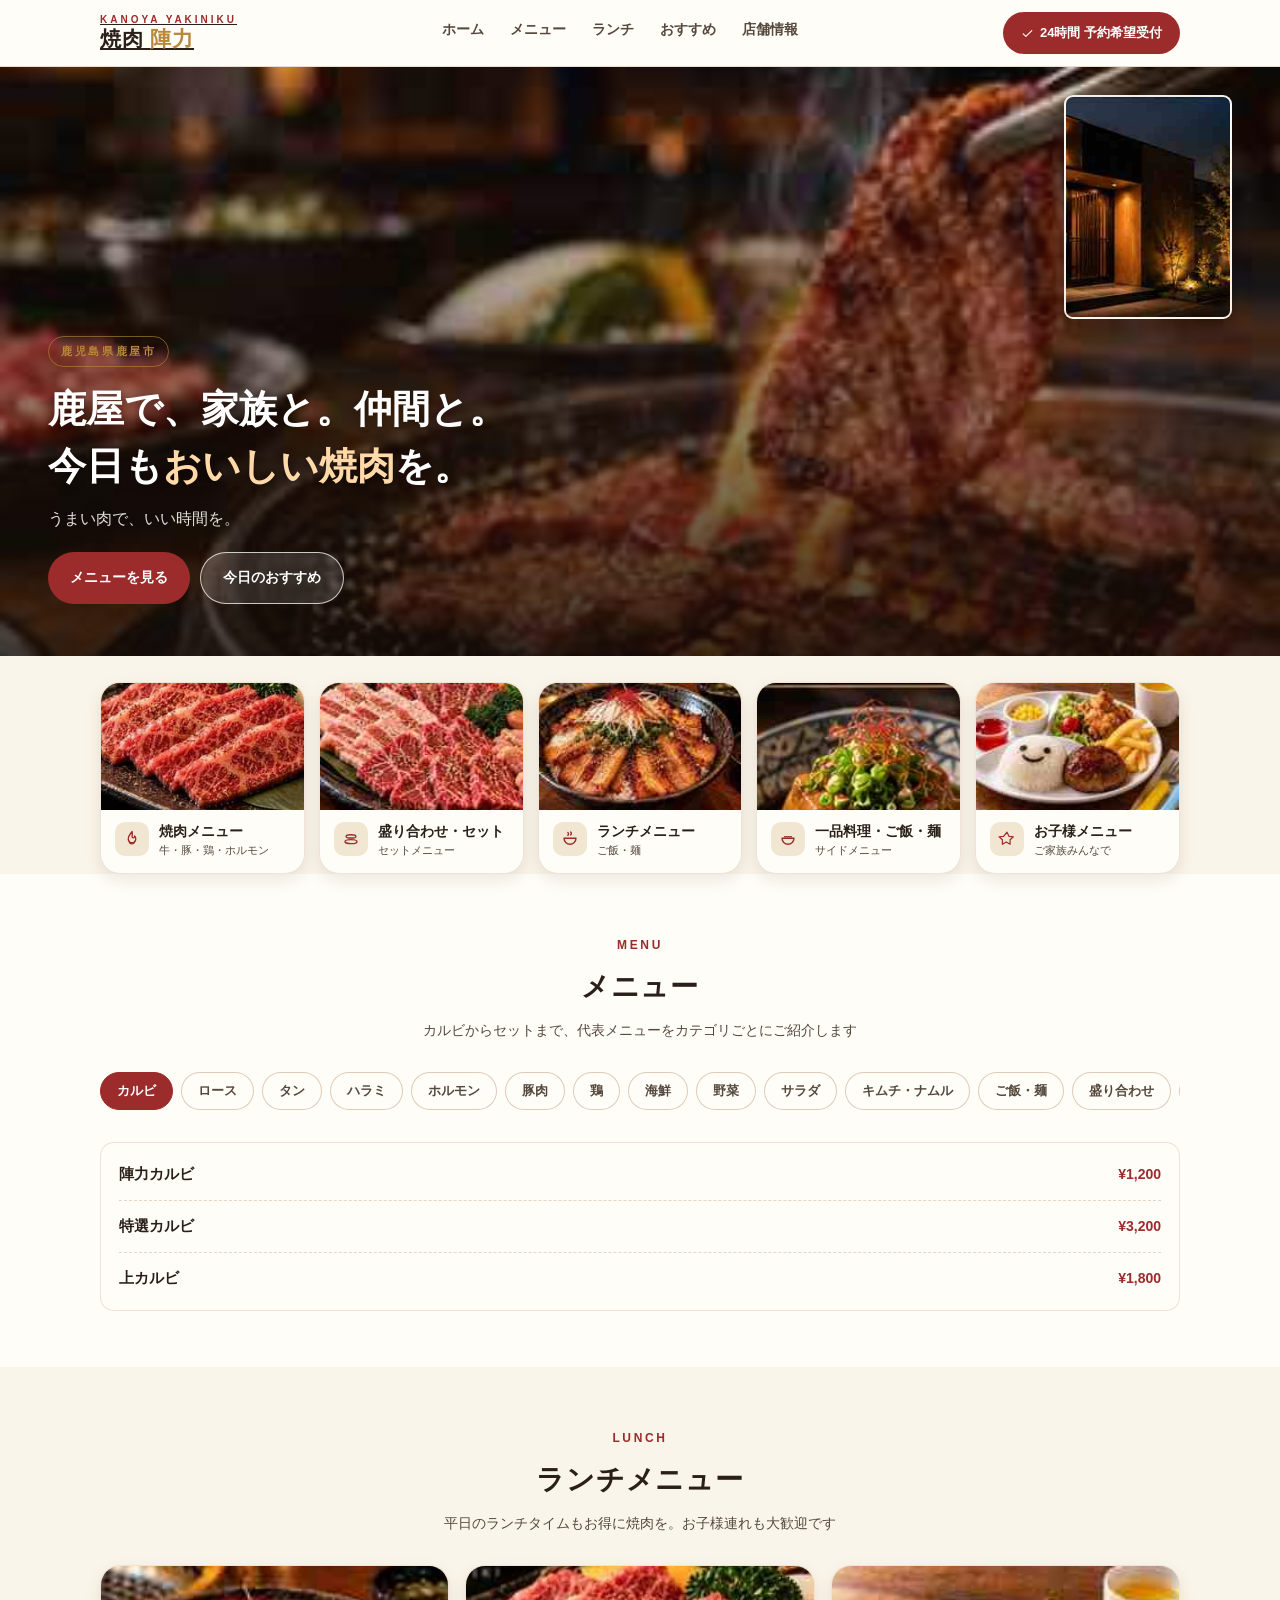
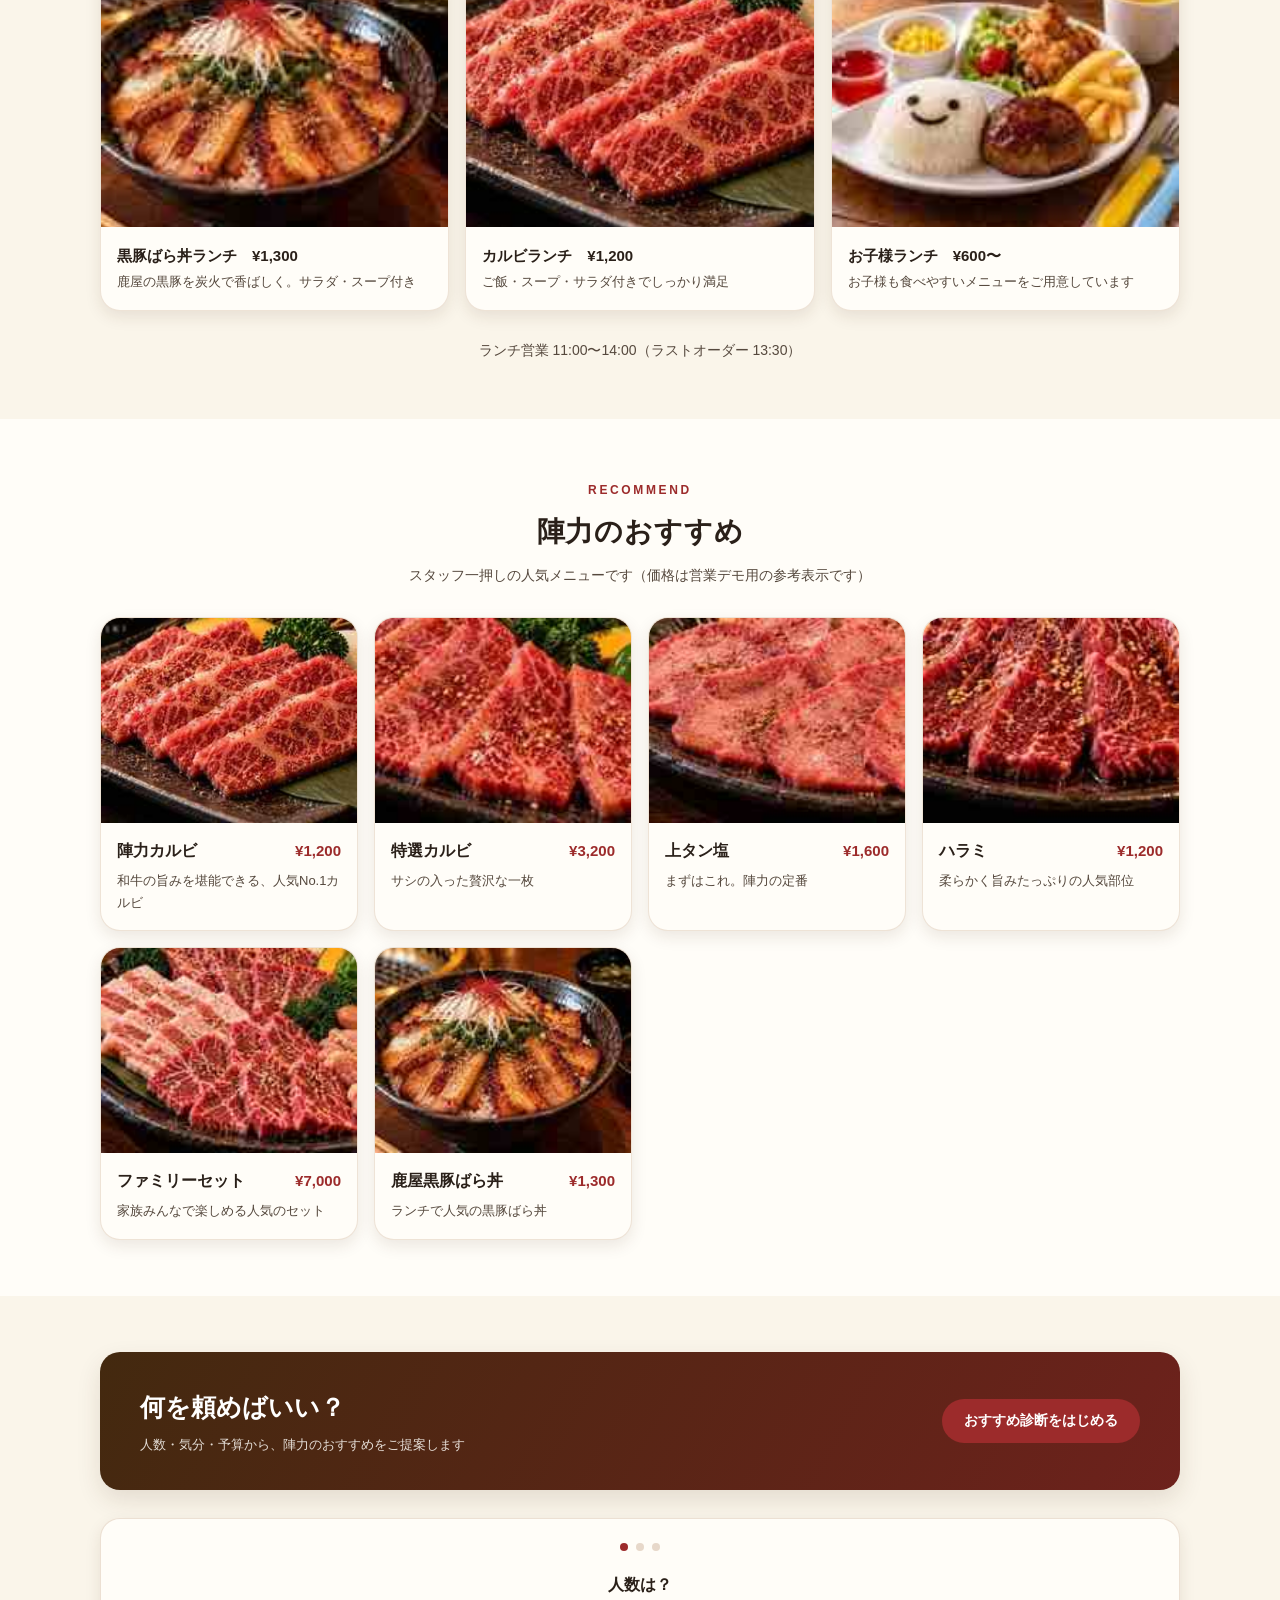
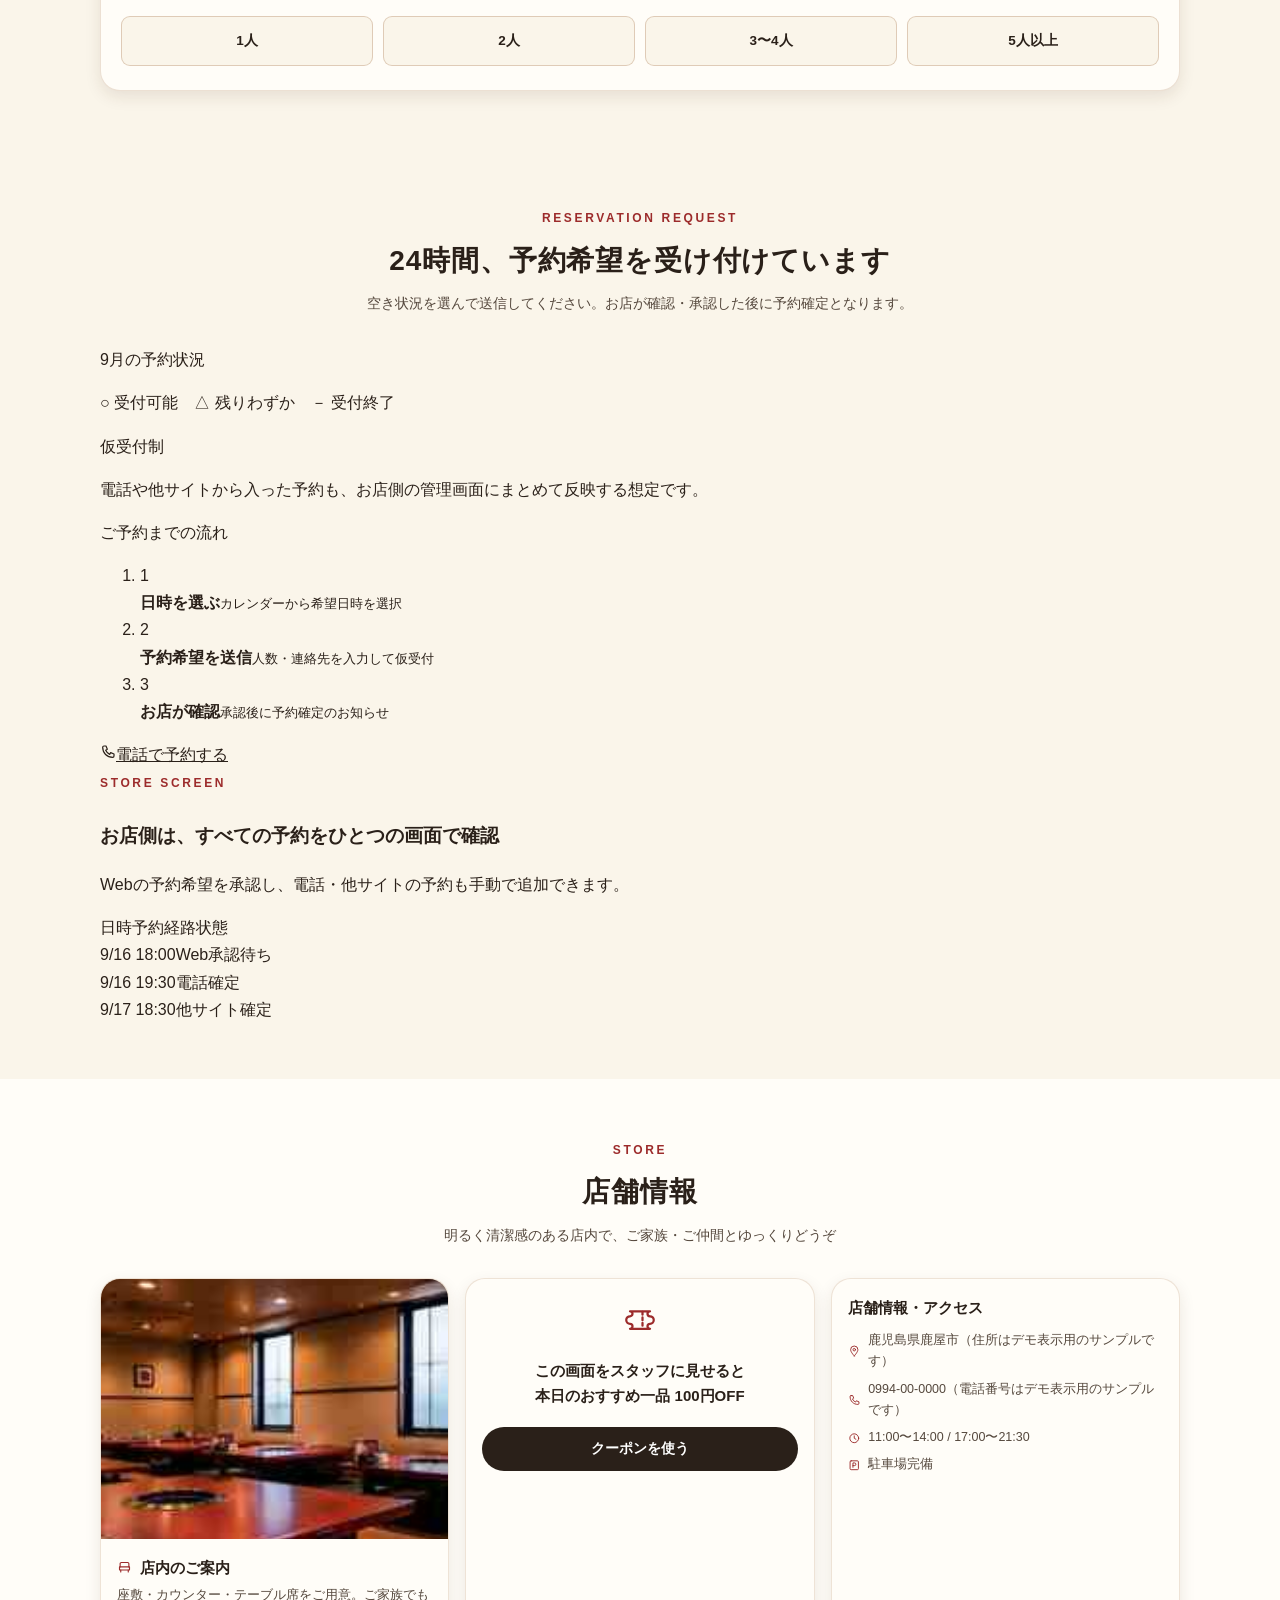
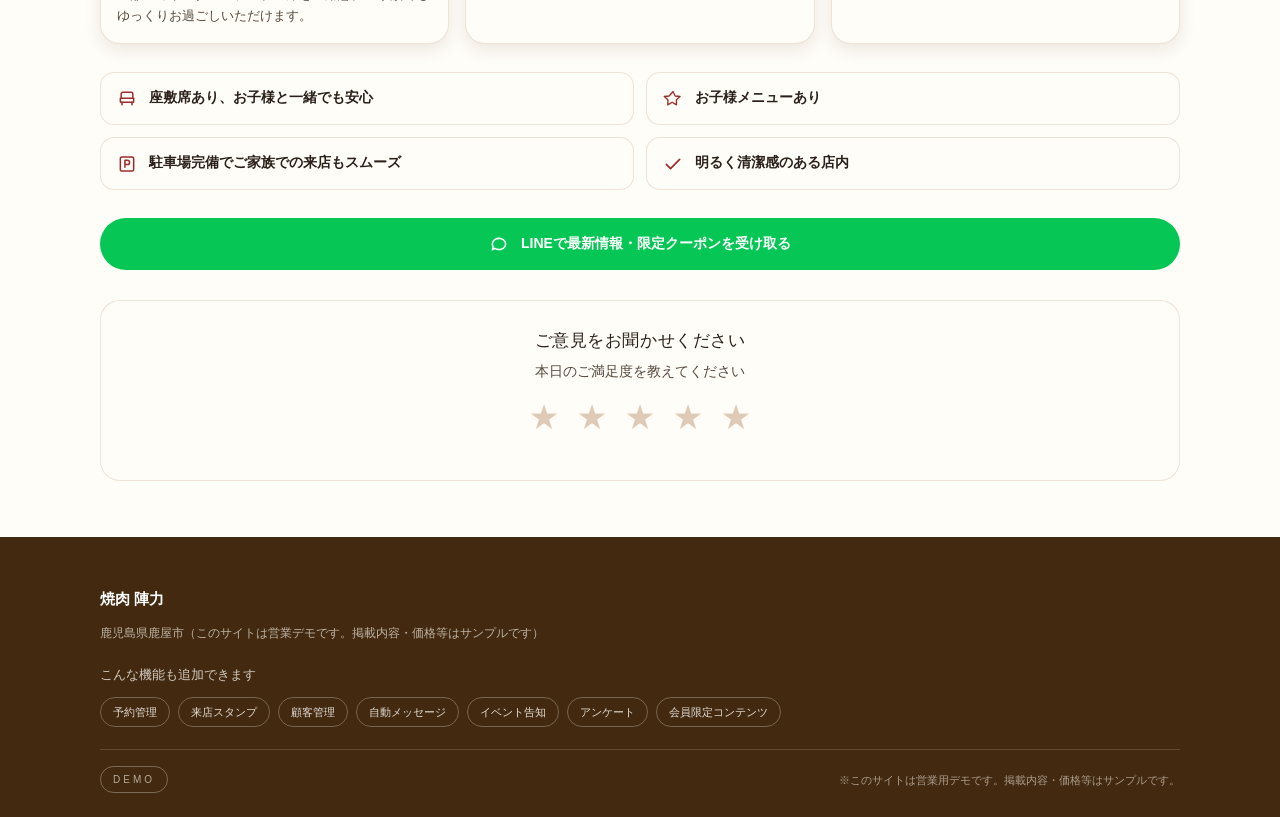
==== commit 24ef4014: "Update index.html with reservation request demo" ====
--- a/index.html
+++ b/index.html
@@ -84,9 +84,9 @@
       <a href="#recommend">おすすめ</a>
       <a href="#store">店舗情報</a>
     </nav>
-    <a class="header-cta" href="tel:0994000000">
-      <svg class="icon" aria-hidden="true"><use href="#icon-phone"></use></svg>
-      ご予約はお電話で
+    <a class="header-cta" href="#reservation">
+      <svg class="icon" aria-hidden="true"><use href="#icon-check"></use></svg>
+      24時間 予約希望受付
     </a>
     <button class="nav-toggle" id="nav-toggle" aria-label="メニューを開く">
       <svg viewBox="0 0 24 24" width="20" height="20" stroke="currentColor" stroke-width="2" stroke-linecap="round" fill="none"><path d="M4 6h16M4 12h16M4 18h16"/></svg>
@@ -98,9 +98,9 @@
     <a href="#lunch">ランチ</a>
     <a href="#recommend">おすすめ</a>
     <a href="#store">店舗情報</a>
-    <a class="btn btn-primary header-cta" href="tel:0994000000">
-      <svg class="icon" aria-hidden="true"><use href="#icon-phone"></use></svg>
-      ご予約はお電話で
+    <a class="btn btn-primary header-cta" href="#reservation">
+      <svg class="icon" aria-hidden="true"><use href="#icon-check"></use></svg>
+      24時間 予約希望受付
     </a>
   </nav>
 </header>
@@ -220,6 +220,55 @@
         </div>
         <div id="diag-question"></div>
         <div id="diag-result" hidden class="diag-result"></div>
+      </div>
+    </div>
+  </section>
+
+  <!-- ================= 予約希望受付 ================= -->
+  <section id="reservation" class="section section-reservation">
+    <div class="container reservation-wrap">
+      <div class="section-head reservation-head">
+        <span class="section-eyebrow">RESERVATION REQUEST</span>
+        <h2 class="section-title">24時間、予約希望を受け付けています</h2>
+        <p class="section-lead">空き状況を選んで送信してください。お店が確認・承認した後に予約確定となります。</p>
+      </div>
+
+      <div class="reservation-layout">
+        <div class="booking-panel">
+          <div class="booking-panel-top">
+            <div>
+              <p class="booking-kicker">9月の予約状況</p>
+              <p class="booking-note">○ 受付可能　△ 残りわずか　－ 受付終了</p>
+            </div>
+            <span class="request-badge">仮受付制</span>
+          </div>
+          <div class="booking-calendar" id="booking-calendar"></div>
+          <p class="booking-help">電話や他サイトから入った予約も、お店側の管理画面にまとめて反映する想定です。</p>
+        </div>
+
+        <div class="booking-explain">
+          <p class="booking-explain-title">ご予約までの流れ</p>
+          <ol class="booking-steps">
+            <li><span>1</span><div><strong>日時を選ぶ</strong><small>カレンダーから希望日時を選択</small></div></li>
+            <li><span>2</span><div><strong>予約希望を送信</strong><small>人数・連絡先を入力して仮受付</small></div></li>
+            <li><span>3</span><div><strong>お店が確認</strong><small>承認後に予約確定のお知らせ</small></div></li>
+          </ol>
+          <a href="tel:0994000000" class="phone-link"><svg class="icon" aria-hidden="true"><use href="#icon-phone"></use></svg>電話で予約する</a>
+        </div>
+      </div>
+
+      <div class="admin-demo">
+        <div class="admin-demo-copy">
+          <span class="section-eyebrow">STORE SCREEN</span>
+          <h3>お店側は、すべての予約をひとつの画面で確認</h3>
+          <p>Webの予約希望を承認し、電話・他サイトの予約も手動で追加できます。</p>
+        </div>
+        <div class="admin-board">
+          <div class="admin-row admin-row-head"><span>日時</span><span>予約経路</span><span>状態</span></div>
+          <div class="admin-row"><span>9/16 18:00</span><span>Web</span><span class="status status-wait">承認待ち</span></div>
+          <div class="admin-row"><span>9/16 19:30</span><span>電話</span><span class="status status-ok">確定</span></div>
+          <div class="admin-row"><span>9/17 18:30</span><span>他サイト</span><span class="status status-ok">確定</span></div>
+        </div>
       </div>
     </div>
   </section>
@@ -314,6 +363,29 @@
 
 </main>
 
+<div class="booking-modal" id="booking-modal" hidden>
+  <div class="booking-modal-card" role="dialog" aria-modal="true" aria-labelledby="booking-modal-title">
+    <button class="booking-close" id="booking-close" aria-label="閉じる">×</button>
+    <p class="booking-kicker">予約希望</p>
+    <h2 id="booking-modal-title">希望内容を入力</h2>
+    <p class="selected-slot" id="selected-slot"></p>
+    <form id="booking-form">
+      <label>お名前<input required name="name" placeholder="例）前川 輝人"></label>
+      <label>人数<select required name="people"><option value="">選択してください</option><option>1名</option><option>2名</option><option>3名</option><option>4名</option><option>5名以上</option></select></label>
+      <label>電話番号<input required name="phone" inputmode="tel" placeholder="090-0000-0000"></label>
+      <label>ご要望（任意）<textarea name="note" rows="3" placeholder="お子様連れ、コース希望など"></textarea></label>
+      <p class="form-caution">この時点では予約確定ではありません。お店の承認後に確定します。</p>
+      <button class="btn btn-primary btn-block" type="submit">予約希望を送信する</button>
+    </form>
+    <div class="booking-sent" id="booking-sent" hidden>
+      <div class="sent-check">✓</div>
+      <h3>予約希望を受け付けました</h3>
+      <p>お店が内容を確認後、予約確定のお知らせをお送りします。</p>
+      <button class="btn btn-dark btn-block" id="booking-done">閉じる</button>
+    </div>
+  </div>
+</div>
+
 <!-- ================= フッター ================= -->
 <footer class="footer">
   <div class="container">
